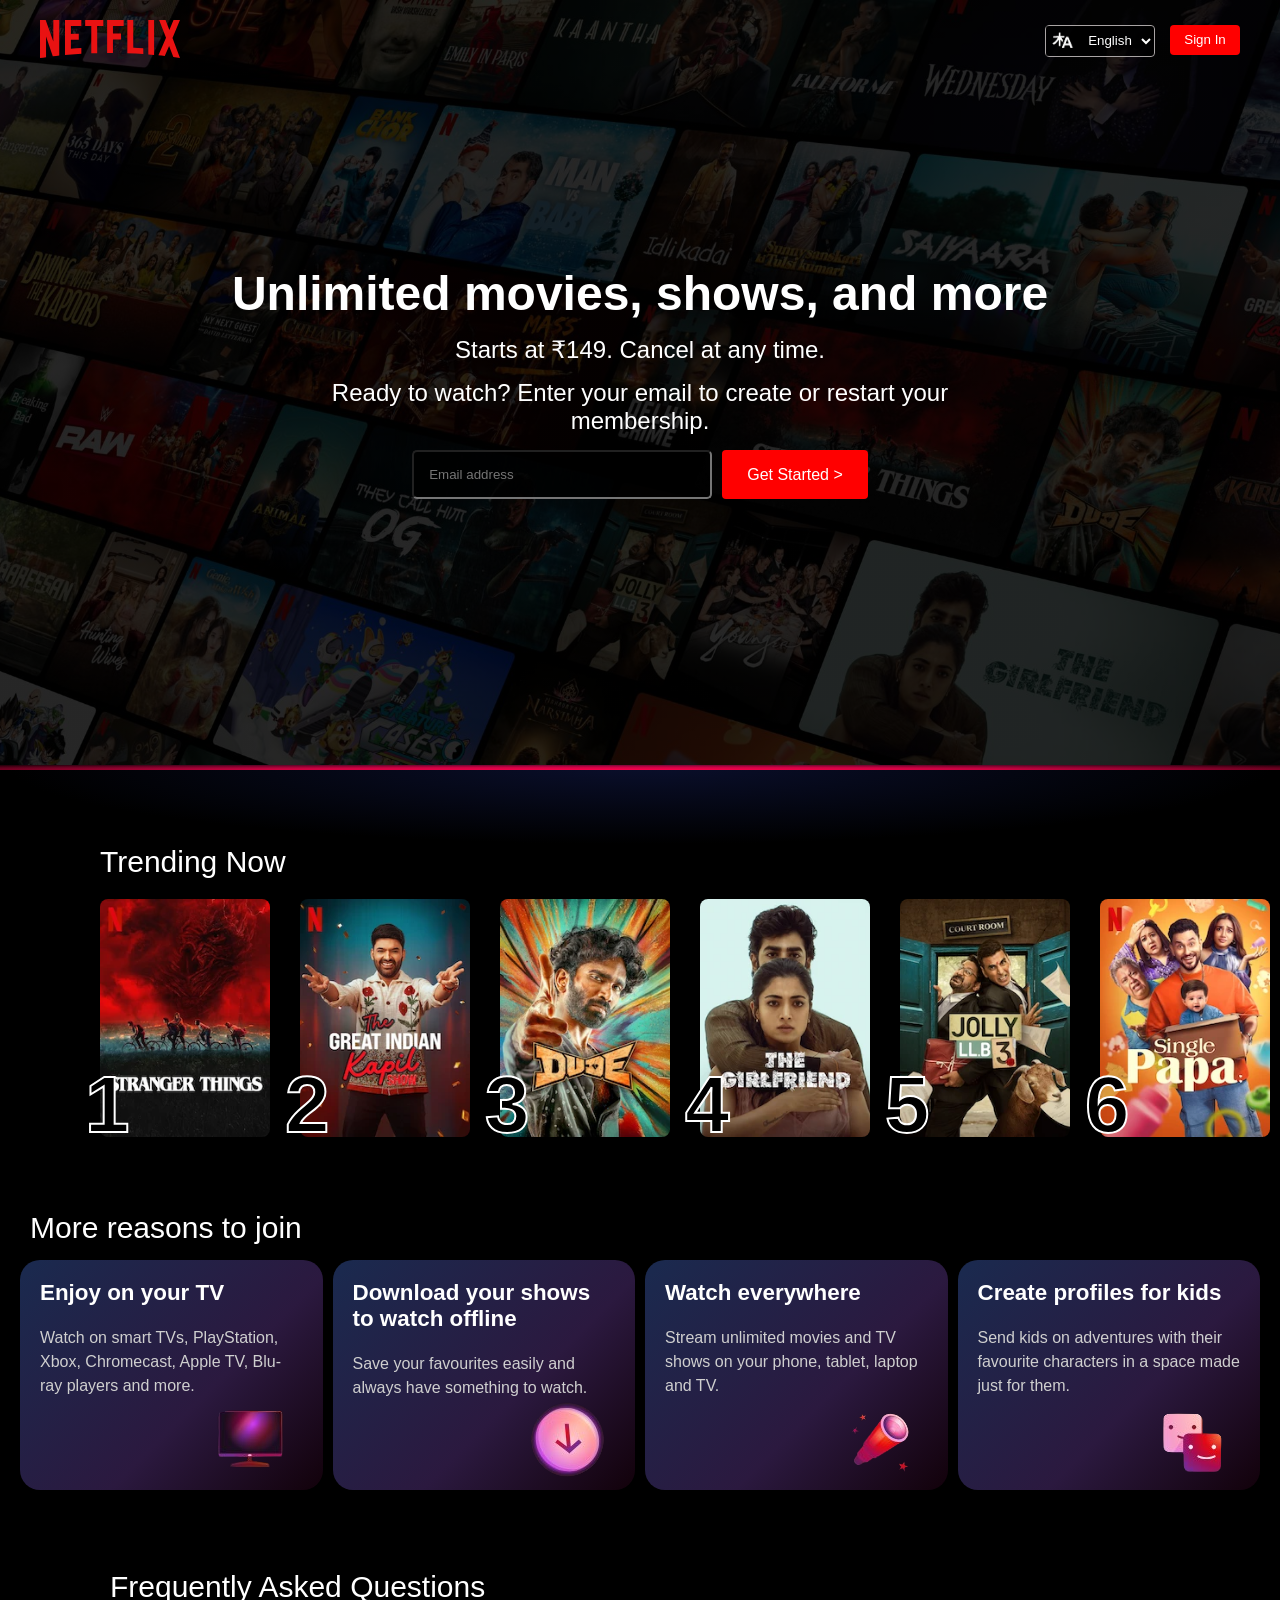
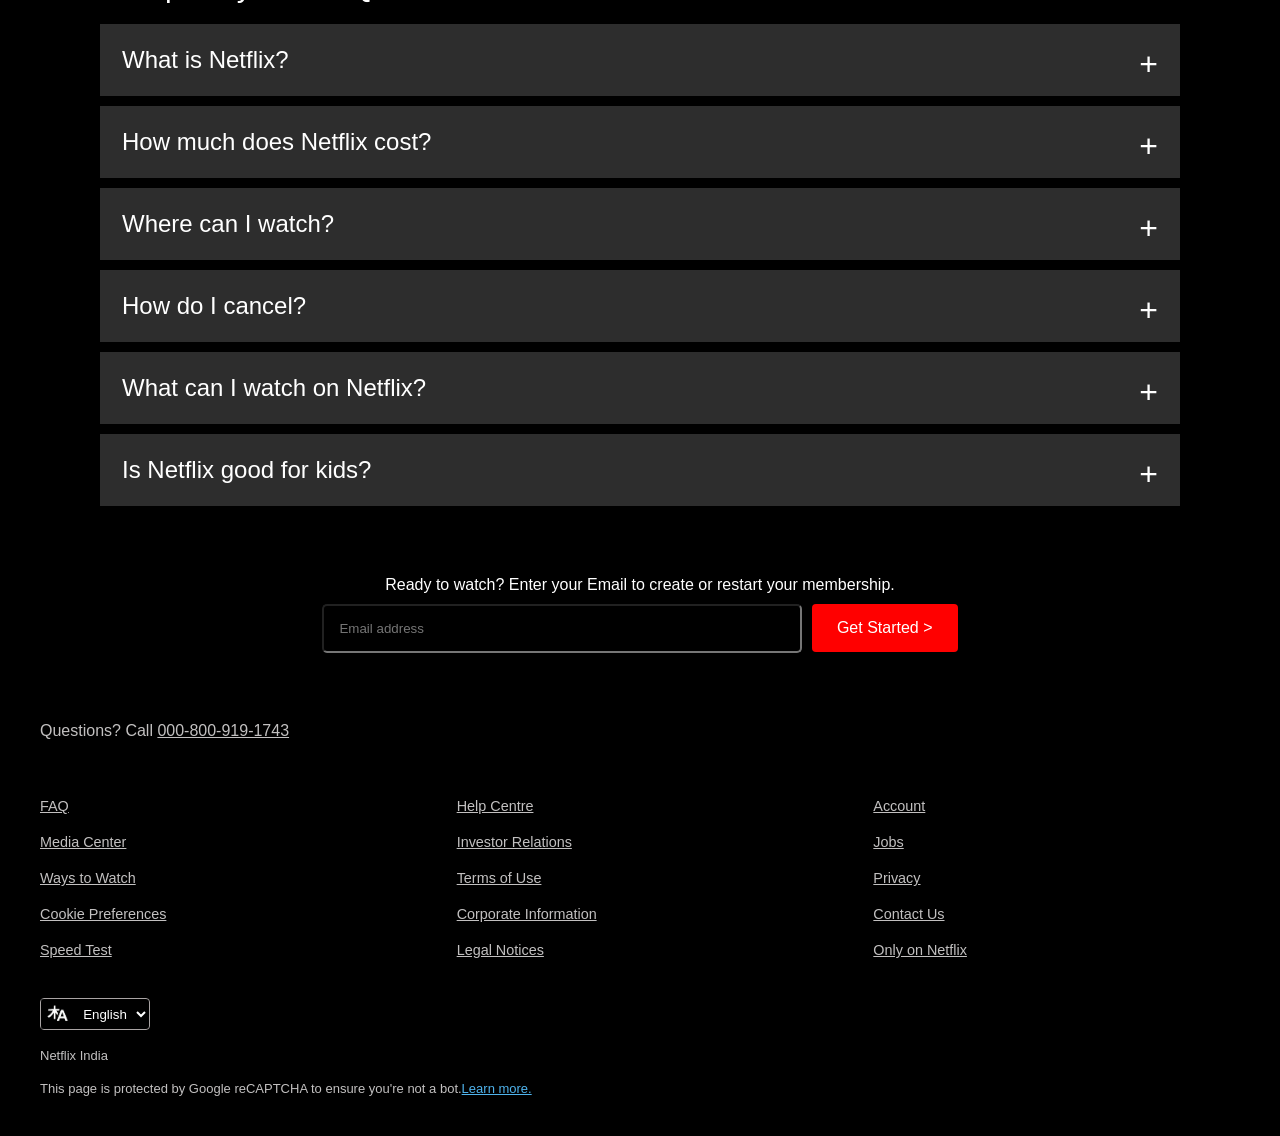
==== index.html @ 6f2f731f "done" ====
<!DOCTYPE html>
<html lang="en">
<head>
<meta charset="UTF-8">
<meta name="viewport" content="width=device-width, initial-scale=1.0">
<title>Netflix Clone</title>
<link rel="stylesheet" href="./style.css">
</head>

<body>

<!-- HEADER -->
<header>
    <div class="logo">
        <img src="logo.svg">
    </div>
    <div class="header-right">
        <div style="height: 32px; width: 110px; display:flex;"class="trans-btn">
            <img src="./translate.png">
            <select style="border: 0px;">
                <option>English</option>
                <option>हिन्दी</option>
            </select>
        </div>
        <a href="https://www.netflix.com/in/login?serverState=%7B%22realm%22%3A%22growth%22%2C%22name%22%3A%22LOGIN%22%2C%22clcsSessionId%22%3A%229fee465c-d631-42fb-9952-1d817f1252b3%22%2C%22sessionContext%22%3A%7B%22session-breadcrumbs%22%3A%7B%22funnel_name%22%3A%22loginWeb%22%7D%7D%7D"><button class="btn">Sign In</button></a>
    </div>
</header>

<!-- HERO -->
<section class="hero">
    <div class="hero-content">
        <h1>Unlimited movies, shows, and more</h1>
        <p>Starts at ₹149. Cancel at any time.<p>
        <p>Ready to watch? Enter your email to create or restart your membership.</p>
        <div class="email-box">
            <input type="email" placeholder="Email address">
            <button class="GS">Get Started ></button>
        </div>
    </div>

    <!--Curve-container-->
    <div class="curve"></div>
</section>

<!--Curve-container-->
<section class="curve"></section>

<!-- TOP 10 -->
<section class="section">
    <p class="TN">Trending Now</p>
    <div class="top10">
        <div class="top10-item"><span>1</span><img src="./img1.webp"></div>
        <div class="top10-item"><span>2</span><img src="./img2.webp"></div>
        <div class="top10-item"><span>3</span><img src="./img3.webp"></div>
        <div class="top10-item"><span>4</span><img src="./img4.webp"></div>
        <div class="top10-item"><span>5</span><img src="./img5.webp"></div>
        <div class="top10-item"><span>6</span><img src="./img6.webp"></div>
        <div class="top10-item"><span>7</span><img src="./img7.webp"></div>
        <div class="top10-item"><span>8</span><img src="./img8.webp"></div>
        <div class="top10-item"><span>9</span><img src="./img9.webp"></div>
        <div class="top10-item"><span>10</span><img src="./img10.webp"></div>
    </div>
</section>

<!--Cards-->
<section class="reasons">
    <p class="MR">More reasons to join</p>

    <div class="cards">

        <div class="card">
            <h3>Enjoy on your TV</h3>
            <p>
                Watch on smart TVs, PlayStation, Xbox, Chromecast,
                Apple TV, Blu-ray players and more.
            </p>
            <div class="icon">
                <img src="./computer.png">
            </div>
        </div>

        <div class="card">
            <h3>Download your shows to watch offline</h3>
            <p>
                Save your favourites easily and always have something
                to watch.
            </p>
            <div class="icon">
                <img src="./Dropdown.png">
            </div>
        </div>

        <div class="card">
            <h3>Watch everywhere</h3>
            <p>
                Stream unlimited movies and TV shows on your phone,
                tablet, laptop and TV.
            </p>
            <div class="icon">
                <img src="./popper.png">
            </div>
        </div>

        <div class="card">
            <h3>Create profiles for kids</h3>
            <p>
                Send kids on adventures with their favourite characters
                in a space made just for them.
            </p>
            <div class="icon">
                <img src="./switch.png">
            </div>
        </div>

    </div>
</section>

<!-- FAQ -->
<p class="HF">Frequently Asked Questions</p>

<div class="faq">

<details>
<summary>What is Netflix?</summary>
<div class="answer">
Netflix is a streaming service that offers a wide variety of TV shows,
movies, anime, documentaries and more.
</div>
</details>

<details>
<summary>How much does Netflix cost?</summary>
<div class="answer">
Watch Netflix on your smartphone, tablet, Smart TV, laptop or streaming
device for one fixed monthly fee.
</div>
</details>

<details>
<summary>Where can I watch?</summary>
<div class="answer">
Watch anywhere, anytime. Sign in with your Netflix account to watch instantly.
</div>
</details>

<details>
<summary>How do I cancel?</summary>
<div class="answer">
Netflix is flexible. There are no annoying contracts and no commitments.
Cancel online anytime.
</div>
</details>

<details>
<summary>What can I watch on Netflix?</summary>
<div class="answer">
Netflix has an extensive library of feature films, documentaries, TV shows and more.
</div>
</details>

<details>
<summary>Is Netflix good for kids?</summary>
<div class="answer">
The Netflix Kids experience is included in your membership to give parents control
while kids enjoy family-friendly TV shows and films in their own space.
</div>
</details>

</div>

    <p class="ready">Ready to watch? Enter your Email to create or restart your membership.</p>
    <div class="again">
    <input class="em-btn" type="email" placeholder="Email address" required>
    <button class="GS-btn">Get Started ></button>
    </div>

<!-- FOOTER -->
<p class="call">Questions? Call <a href="#" class="phn">000-800-919-1743</a></p><br>
<footer>
    <div class="footer-1">
        <a href="https://help.netflix.com/en/node/412">FAQ</a>
        <a href="https://media.netflix.com/en/">Media Center</a>
        <a href="https://help.netflix.com/en/node/14361">Ways to Watch</a>
        <a href="#">Cookie Preferences</a>
        <a href="https://fast.com/">Speed Test</a>
    </div>
    <div class="footer-2">
        <a href="https://help.netflix.com/en">Help Centre</a>
        <a href="https://ir.netflix.net/ir-overview/profile/default.aspx">Investor Relations</a>
        <a href="https://help.netflix.com/legal/termsofuse">Terms of Use</a>
        <a href="https://help.netflix.com/en/node/134094">Corporate Information</a>
        <a href="https://help.netflix.com/legal/notices">Legal Notices</a>
    </div>
    <div class="footer-3">
        <a href="https://www.netflix.com/in/login?nextpage=https%3A%2F%2Fwww.netflix.com%2Fyouraccount&serverState=%7B%22realm%22%3A%22growth%22%2C%22name%22%3A%22LOGIN%22%2C%22clcsSessionId%22%3A%225ec0daab-187d-477f-984f-b6831850ce2f%22%2C%22sessionContext%22%3A%7B%22session-breadcrumbs%22%3A%7B%22funnel_name%22%3A%22loginWeb%22%7D%2C%22login.navigationSettings%22%3A%7B%22nextPage%22%3A%22https%3A%2F%2Fwww.netflix.com%2Fyouraccount%22%7D%7D%7D">Account</a>
        <a href="https://jobs.netflix.com/">Jobs</a>
        <a href="https://help.netflix.com/legal/privacy">Privacy</a>
        <a href="https://help.netflix.com/en/contactus">Contact Us</a>
        <a href="https://www.netflix.com/in/browse/genre/839338">Only on Netflix</a>
    </div>
    </footer>
    <div class="foot-para" style="padding: 40px; color: #c2c0c0;">
    <div style="height: 32px; width: 110px; display:flex;"class="trans-btn">
            <img src="./translate.png">
            <select style="border: 0px;">
                <option>English</option>
                <option>हिन्दी</option>
            </select>
    </div>
    <br>
    <p>Netflix India</p>
    <br>
    <p class="learn-more">This page is protected by Google reCAPTCHA to ensure you're not a bot.<a href="https://policies.google.com/privacy">Learn more.</a></p>
    </div>

</body>
</html>
---- style.css ----
*{
    margin:0;
    padding:0;
    box-sizing:border-box;
    font-family: Arial, Helvetica, sans-serif;
}
body{
    background:black;
    color:white;
}

/* -------- HEADER -------- */
header{
    display:flex;
    justify-content:space-between;
    align-items:center;
    padding:20px 40px;
    position:absolute;
    width:100%;
    z-index:10;
}
.logo{
    width:140px;
}
header img{
    width:100%;
}
.header-right{
    display:flex;
    gap:15px;
}
select, .btn, .trans-btn{
    width: 100px;
    text-align: center;
    background:rgba(0, 0, 0,0.5);
    color:white;
    border:1px solid rgb(169, 164, 164);
    border-radius:4px;
    height: 30px;
}
.trans-btn img{
    background:rgba(0, 0, 0,0.5);
    height: 30px;
    width: 40px;
}
option{
    background-color: #ffffff;
    color: #000000;
}
.btn{
    background:#ff0000;
    border:none;
    cursor:pointer;
    width: 70px;
    justify-content: center;

}
.btn:hover{
    background-color: #da0707;
}

/* -------- HERO SECTION -------- */
.hero{
    height:85vh;
    background:
    linear-gradient(to top, rgba(0,0,0,0.8), rgba(0,0,0,0.8)),
    url("./background.jpg");
    background-size:cover;
    background-position:center;
    display:flex;
    align-items:center;
    justify-content:center;
    text-align:center;
    padding:20px;
}
.hero-content h1{
    font-size:3rem;
    font-weight:bold;
    margin-bottom: 15px;
}
.hero-content p{
    margin: auto;
    margin-bottom: 15px;
    font-size: x-large;
    max-width: 700px;
}
.email-box{
    display:flex;
    gap:10px;
    justify-content:center;
}
.email-box input{
    padding:15px;
    width:300px;
    max-width:100%;
    border-radius: 5px;
    background-color: rgba(0, 0, 0, 0.8);
    color: #ffffff;
}
.email-box button{
    padding:15px 25px;
    background:red;
    border:none;
    color:white;
    font-size:1rem;
    cursor: pointer;
    border-radius: 4px;
}
.GS:hover{
    background-color: #da0707;
}
/* ----------Curve----------*/
.curve {
    position: relative; /* Changed from relative */
    height: 80px;
    background: radial-gradient(ellipse at top, #0a0f2c 0%, #000 70%);
    overflow: hidden;
}
.curve::before{
    position: absolute;
    background: radial-gradient(ellipse at bottom, rgba(255,0,76,1)0%, rgba(255,0,76,0.8)40%, rgba(255,0,76,0.1)100%);
    height: 5px;
    content: "";
    top: 0px;
    left: 0;
    right: 0;
}

/* -------- TOP 10 -------- */
.TN{
    font-size: 30px;
    padding: 0px 100px 10px 100px;
}
.top10{
    padding: 10px 100px 10px 100px;
    display:grid;
    grid-auto-flow: column;
    grid-auto-columns: 170px;
    overflow-x: scroll;
    gap: 30px;
}
.top10-item{
    position:relative;
}
.top10-item:hover{
    transform: scale(1.09);
    transition: transform 0.2s ease;
}
.top10-item span{
    position:absolute;
    left:-15px;
    bottom:-10px;
    font-size:5rem;
    font-weight:bold;
    color:black;
    -webkit-text-stroke:2px #ffffff;
}
.top10::-webkit-scrollbar{
    display: none;
}
.top10-item img{
    width:100%;
    border-radius:8px;
}

/*-------Cards-------*/
/* SECTION */
.MR{
    font-size: 30px;
    padding-bottom: 15px;
    padding-left: 10px;
}

.reasons{
    max-width:1400px;
    margin:60px auto;
    padding:0 20px;
}
.reasons h2{
    font-size:2rem;
    margin-bottom:30px;
}

/* GRID */
.cards{
    display:grid;
    grid-template-columns:repeat(4,1fr);
    gap:10px;
    margin: auto;
    max-width: 85rem;
}

/* CARD */
.card{
    position:relative;
    padding:20px;
    border-radius:20px;
    min-height: 230px;
    background:
        linear-gradient(135deg,
        #1a2a4f,
        #2b193f 60%,
        #12010a);
}

/* TEXT */
.card h3{
    font-size:1.4rem;
    margin-bottom:20px;
}
.card p{
    color:#cfcfcf;
    line-height:1.5;
}

/* ICON */
.icon{
    position: absolute;
    right:25px;
    font-size:3rem;
    
}

/* -------- FAQ -------- */
.HF{
    font-size: 30px;
    padding: 20px 100px 0px 100px;
    margin: 10px;
}
.faq{
    padding: 10px 100px 10px 100px;
    width: 100%;
    margin:auto;
}
details{
    background:#2d2d2d;
    margin-bottom:10px;
}
summary{
    padding:22px;
    font-size:1.5rem;
    cursor:pointer;
    position:relative;
    list-style:none;
}
summary::after{
    content:"+";
    position:absolute;
    right:22px;
    font-size:2rem;
}
details[open] summary::after{
    content:"x";
}
.answer{
    border-top:2px solid #000000;
    padding:22px;
    font-size:1.1rem;
    line-height:1.6;
}
/* --------AGAIN---------- */
.again{
    text-align: center;
    align-content: center;
}
.ready{
    margin-top: 50px;
    text-align: center;
}
.em-btn{
    margin-top: 10px;
    padding:15px;
    width:480px;
    max-width:100%;
    border: 1px soldid lightgray;
    border-radius: 5px;
    background-color: rgba(0, 0, 0, 0.5);
    color: #ffffff;
}
.GS-btn{
    margin-left: 5px;
    margin-bottom: 30px;
    padding:15px 25px;
    background:red;
    border:none;
    color:white;
    font-size:1rem;
    cursor: pointer;
    border-radius: 4px;
}
.GS-btn:hover{
    background-color: #da0707;
}
/* -------- FOOTER -------- */
.call{
    font-size: medium;
    color:#c2c0c0;
    padding: 40px;
}
.phn{
    font-size: medium;
    text-decoration: underline;
    cursor: pointer;
    color:#c2c0c0;
}
footer{
    padding: 0px 40px;
    color:#c2c0c0;
    display: grid;
    grid-template-columns: repeat(3,1fr);
    gap: 50px;
}
.footer-1, .footer-2, .footer-3{
    display: flex;
    flex-direction: column;
    gap: 20px;
}
footer a{
    color:#c2c0c0;
    font-size:.9rem;
    text-decoration: underline;
}
.foot-para p{
    font-size: small;
}
.foot-para a{
    color: rgb(79, 179, 236);
    cursor: pointer;
}
/* -------- RESPONSIVE -------- */
@media (max-width:768px){
    header{
        padding:15px;
    }
    .hero-content h1{
        font-size:2rem;
    }
    .hero-content p{
        font-size:0.95rem;
        
    }
    .cards{
        grid-template-columns:repeat(1,1fr);
    }
    .card{
        min-height: 180px;
    }
    footer {
        grid-template-columns: 1fr;
        gap: 30px;
        padding: 20px;
    }

    .footer-1,.footer-2 ,.footer-3{
        gap: 20px;
    }
    footer .trans-btn{
    justify-self: flex-start;
    }
    .again input{
        width: 400px;
    }
    .email-box input{
    width:300px;
    height: 50px;
    margin: auto;
    }
    .email-box button{
    height: 50px;
    width: 150px;
    margin: auto;
    }
    .email-box{
        display: flex;
        flex-direction: column;
    }
    .TN{
    font-size: 30px;
    padding-left: 60px;
    padding-bottom: 10px;
    }
    .ready{
        padding-left: 15px;
        text-align: left;
    }
    .em-btn{
        margin: 10px 20px;
        padding: 15px;
        max-width: 22.5rem;
    }
    .GS-btn{
        margin-right: 220px;
    }
    .cards{
        height: 900px;
    }
    .HF{
    font-size: 25px;
    white-space: nowrap;
    padding-left: 0px;
    }
    .faq{
    padding: 10px;
    width: 100%;
    }
    .top10-items span{
        -webkit-text-stroke:1px #ffffff;
    }
}
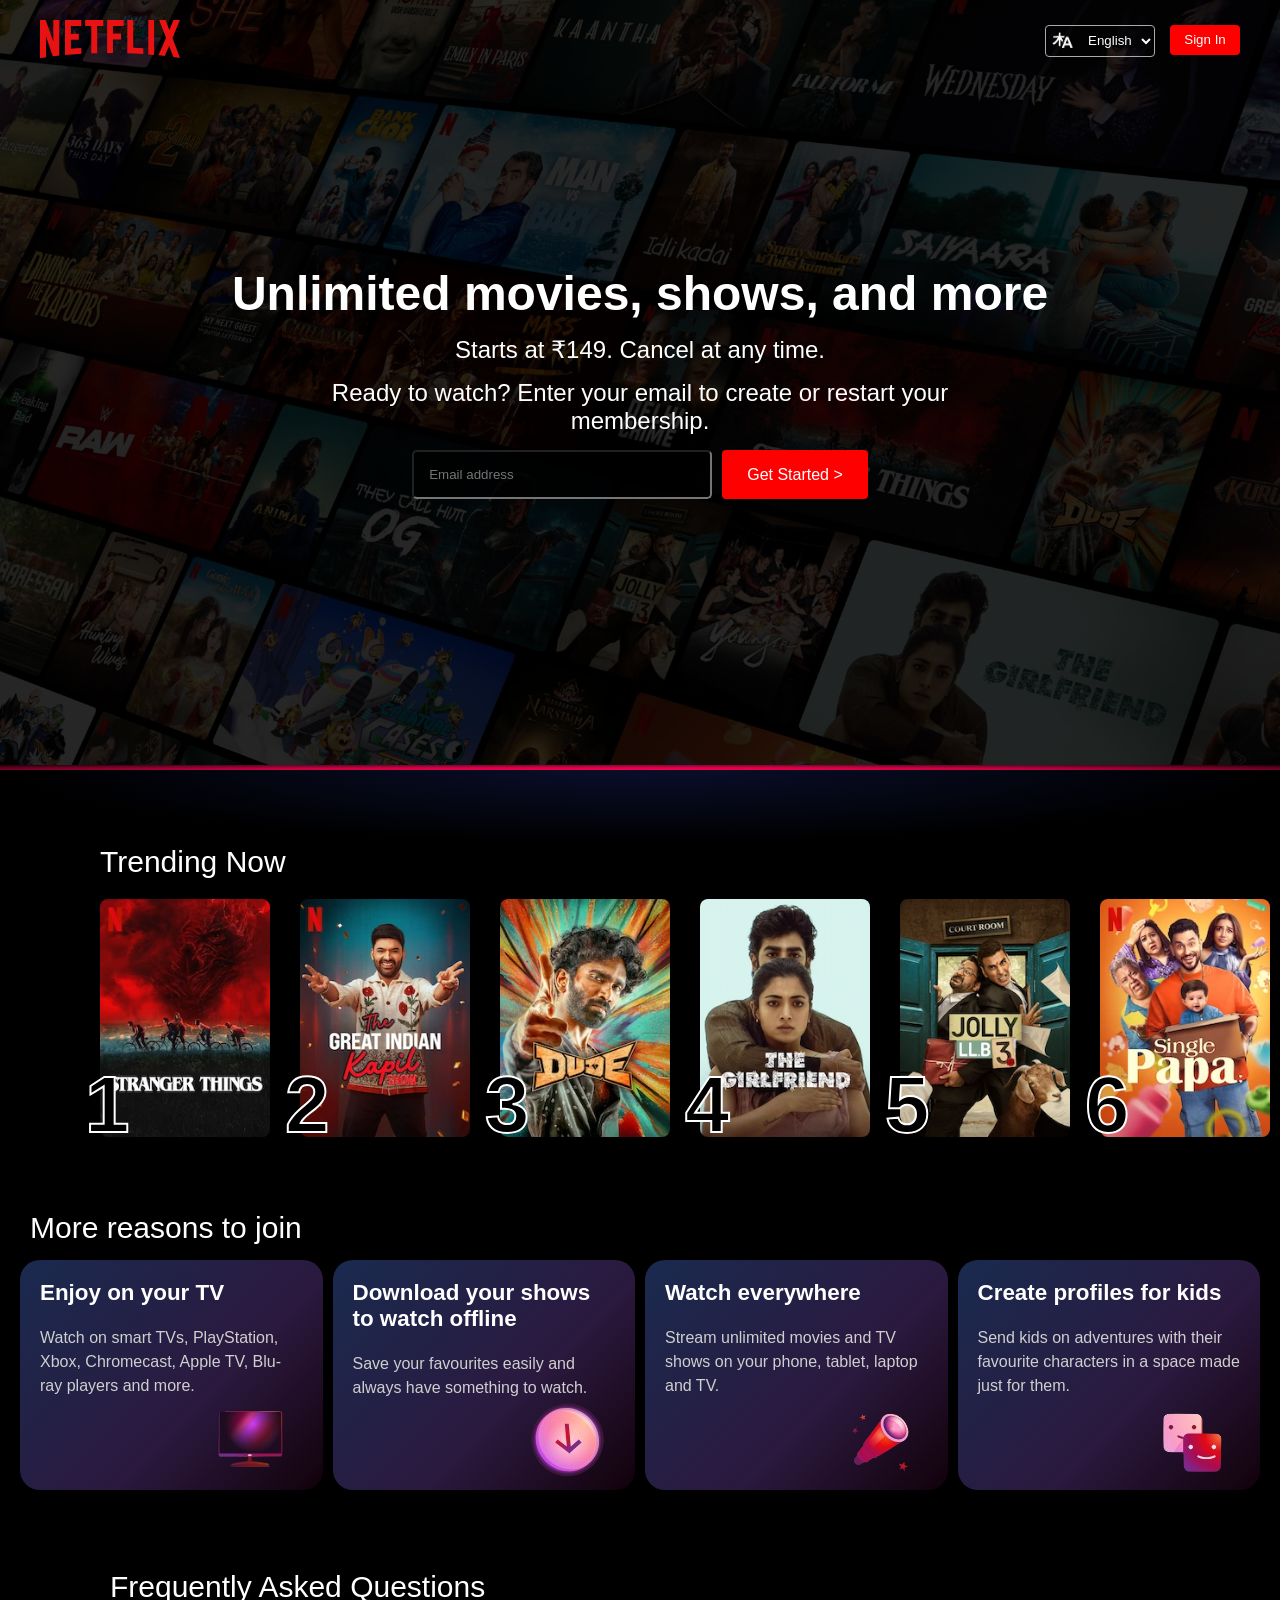
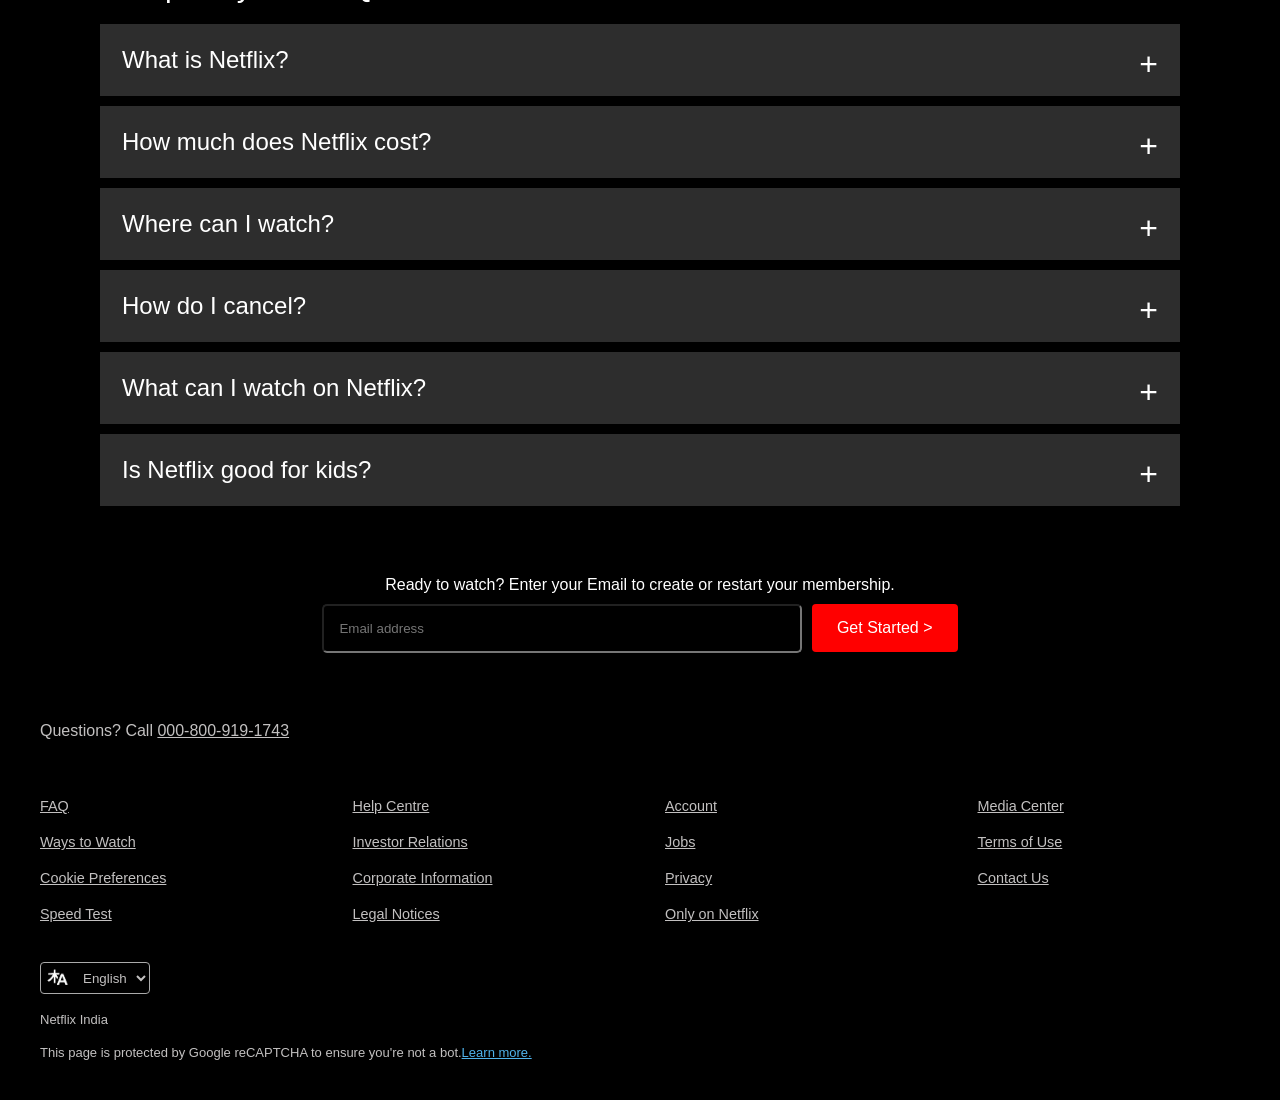
==== commit 42dc57e1: "done" ====
--- a/index.html
+++ b/index.html
@@ -1,217 +1,254 @@
 <!DOCTYPE html>
 <html lang="en">
-<head>
-<meta charset="UTF-8">
-<meta name="viewport" content="width=device-width, initial-scale=1.0">
-<title>Netflix Clone</title>
-<link rel="stylesheet" href="./style.css">
-</head>
-
-<body>
-
-<!-- HEADER -->
-<header>
-    <div class="logo">
-        <img src="logo.svg">
+  <head>
+    <meta charset="UTF-8" />
+    <meta name="viewport" content="width=device-width, initial-scale=1.0" />
+    <title>Netflix Clone</title>
+    <link rel="stylesheet" href="./style.css" />
+  </head>
+
+  <body>
+    <!-- HEADER -->
+    <header>
+      <div class="logo">
+        <img src="logo.svg" />
+      </div>
+      <div class="header-right">
+        <div class="trans-btn">
+          <img src="./translate.png" />
+          <select style="border: 0px">
+            <option>English</option>
+            <option>हिन्दी</option>
+          </select>
+        </div>
+        <a
+          href="https://www.netflix.com/in/login?serverState=%7B%22realm%22%3A%22growth%22%2C%22name%22%3A%22LOGIN%22%2C%22clcsSessionId%22%3A%229fee465c-d631-42fb-9952-1d817f1252b3%22%2C%22sessionContext%22%3A%7B%22session-breadcrumbs%22%3A%7B%22funnel_name%22%3A%22loginWeb%22%7D%7D%7D"
+          ><button class="btn">Sign In</button></a
+        >
+      </div>
+    </header>
+
+    <!-- HERO -->
+    <section class="hero">
+      <div class="hero-content">
+        <h1>Unlimited movies, shows, and more</h1>
+        <p>Starts at ₹149. Cancel at any time.</p>
+        <p></p>
+        <p>
+          Ready to watch? Enter your email to create or restart your membership.
+        </p>
+        <div class="email-box">
+          <input type="email" placeholder="Email address" />
+          <button class="GS">Get Started ></button>
+        </div>
+      </div>
+
+      <!--Curve-container-->
+      <div class="curve"></div>
+    </section>
+
+    <!--Curve-container-->
+    <section class="curve"></section>
+
+    <!-- TOP 10 -->
+    <section class="section">
+      <p class="TN">Trending Now</p>
+      <div class="top10">
+        <div class="top10-item"><span>1</span><img src="./img1.webp" /></div>
+        <div class="top10-item"><span>2</span><img src="./img2.webp" /></div>
+        <div class="top10-item"><span>3</span><img src="./img3.webp" /></div>
+        <div class="top10-item"><span>4</span><img src="./img4.webp" /></div>
+        <div class="top10-item"><span>5</span><img src="./img5.webp" /></div>
+        <div class="top10-item"><span>6</span><img src="./img6.webp" /></div>
+        <div class="top10-item"><span>7</span><img src="./img7.webp" /></div>
+        <div class="top10-item"><span>8</span><img src="./img8.webp" /></div>
+        <div class="top10-item"><span>9</span><img src="./img9.webp" /></div>
+        <div class="top10-item"><span>10</span><img src="./img10.webp" /></div>
+      </div>
+    </section>
+
+    <!--Cards-->
+    <section class="reasons">
+      <p class="MR">More reasons to join</p>
+
+      <div class="cards">
+        <div class="card">
+          <h3>Enjoy on your TV</h3>
+          <p>
+            Watch on smart TVs, PlayStation, Xbox, Chromecast, Apple TV, Blu-ray
+            players and more.
+          </p>
+          <div class="icon">
+            <img src="./computer.png" />
+          </div>
+        </div>
+
+        <div class="card">
+          <h3>Download your shows to watch offline</h3>
+          <p>Save your favourites easily and always have something to watch.</p>
+          <div class="icon">
+            <img src="./Dropdown.png" />
+          </div>
+        </div>
+
+        <div class="card">
+          <h3>Watch everywhere</h3>
+          <p>
+            Stream unlimited movies and TV shows on your phone, tablet, laptop
+            and TV.
+          </p>
+          <div class="icon">
+            <img src="./popper.png" />
+          </div>
+        </div>
+
+        <div class="card">
+          <h3>Create profiles for kids</h3>
+          <p>
+            Send kids on adventures with their favourite characters in a space
+            made just for them.
+          </p>
+          <div class="icon">
+            <img src="./switch.png" />
+          </div>
+        </div>
+      </div>
+    </section>
+
+    <!-- FAQ -->
+    <p class="HF">Frequently Asked Questions</p>
+
+    <div class="faq">
+      <details>
+        <summary>What is Netflix?</summary>
+        <div class="answer">
+          Netflix is a streaming service that offers a wide variety of
+          award-winning TV shows, movies, anime, documentaries and more - on
+          thousands of internet-connected devices.<br /><br />
+          You can watch as much as you want, whenever you want, without a single
+          ad - all for one low monthly price. There's always something new to
+          discover, and new TV shows and movies are added every week!
+        </div>
+      </details>
+
+      <details>
+        <summary>How much does Netflix cost?</summary>
+        <div class="answer">
+          Watch Netflix on your smartphone, tablet, Smart TV, laptop, or
+          streaming device, all for one fixed monthly fee. Plans range from ₹149
+          to ₹649/month.
+        </div>
+      </details>
+
+      <details>
+        <summary>Where can I watch?</summary>
+        <div class="answer">
+          Watch anywhere, anytime. Sign in with your Netflix account to watch
+          instantly on the web at netflix.com from your personal computer or on
+          any internet-connected device that offers the Netflix app, including
+          smart TVs, smartphones, tablets, streaming media players and game
+          consoles.<br /><br />
+          You can also download your favourite shows with the iOS or Android
+          app. Use downloads to watch while you're on the go and without an
+          internet connection. Take Netflix with you anywhere
+        </div>
+      </details>
+
+      <details>
+        <summary>How do I cancel?</summary>
+        <div class="answer">
+          Netflix is flexible. You can easily cancel your account online in two
+          clicks. There are no cancellation fees - start or stop your account
+          anytime
+        </div>
+      </details>
+
+      <details>
+        <summary>What can I watch on Netflix?</summary>
+        <div class="answer">
+          Netflix has an extensive library of feature films, documentaries,
+          shows, anime, award-winning Netflix originals, and more. Watch as much
+          as you want, anytime you want.
+        </div>
+      </details>
+
+      <details>
+        <summary>Is Netflix good for kids?</summary>
+        <div class="answer">
+          The Netflix Kids experience is included in your membership to give
+          parents control while kids enjoy family-friendly TV shows and films in
+          their own space.<br /><br />
+          Kids profiles come with PIN-protected parental controls that let you
+          restrict the maturity rating of content kids can watch and block
+          specific titles you don't want kids to see.
+        </div>
+      </details>
     </div>
-    <div class="header-right">
-        <div style="height: 32px; width: 110px; display:flex;"class="trans-btn">
-            <img src="./translate.png">
-            <select style="border: 0px;">
-                <option>English</option>
-                <option>हिन्दी</option>
-            </select>
-        </div>
-        <a href="https://www.netflix.com/in/login?serverState=%7B%22realm%22%3A%22growth%22%2C%22name%22%3A%22LOGIN%22%2C%22clcsSessionId%22%3A%229fee465c-d631-42fb-9952-1d817f1252b3%22%2C%22sessionContext%22%3A%7B%22session-breadcrumbs%22%3A%7B%22funnel_name%22%3A%22loginWeb%22%7D%7D%7D"><button class="btn">Sign In</button></a>
+
+    <p class="ready">
+      Ready to watch? Enter your Email to create or restart your membership.
+    </p>
+    <div class="again">
+      <input class="em-btn" type="email" placeholder="Email address" required />
+      <button class="GS-btn">Get Started ></button>
     </div>
-</header>
-
-<!-- HERO -->
-<section class="hero">
-    <div class="hero-content">
-        <h1>Unlimited movies, shows, and more</h1>
-        <p>Starts at ₹149. Cancel at any time.<p>
-        <p>Ready to watch? Enter your email to create or restart your membership.</p>
-        <div class="email-box">
-            <input type="email" placeholder="Email address">
-            <button class="GS">Get Started ></button>
-        </div>
-    </div>
-
-    <!--Curve-container-->
-    <div class="curve"></div>
-</section>
-
-<!--Curve-container-->
-<section class="curve"></section>
-
-<!-- TOP 10 -->
-<section class="section">
-    <p class="TN">Trending Now</p>
-    <div class="top10">
-        <div class="top10-item"><span>1</span><img src="./img1.webp"></div>
-        <div class="top10-item"><span>2</span><img src="./img2.webp"></div>
-        <div class="top10-item"><span>3</span><img src="./img3.webp"></div>
-        <div class="top10-item"><span>4</span><img src="./img4.webp"></div>
-        <div class="top10-item"><span>5</span><img src="./img5.webp"></div>
-        <div class="top10-item"><span>6</span><img src="./img6.webp"></div>
-        <div class="top10-item"><span>7</span><img src="./img7.webp"></div>
-        <div class="top10-item"><span>8</span><img src="./img8.webp"></div>
-        <div class="top10-item"><span>9</span><img src="./img9.webp"></div>
-        <div class="top10-item"><span>10</span><img src="./img10.webp"></div>
-    </div>
-</section>
-
-<!--Cards-->
-<section class="reasons">
-    <p class="MR">More reasons to join</p>
-
-    <div class="cards">
-
-        <div class="card">
-            <h3>Enjoy on your TV</h3>
-            <p>
-                Watch on smart TVs, PlayStation, Xbox, Chromecast,
-                Apple TV, Blu-ray players and more.
-            </p>
-            <div class="icon">
-                <img src="./computer.png">
-            </div>
-        </div>
-
-        <div class="card">
-            <h3>Download your shows to watch offline</h3>
-            <p>
-                Save your favourites easily and always have something
-                to watch.
-            </p>
-            <div class="icon">
-                <img src="./Dropdown.png">
-            </div>
-        </div>
-
-        <div class="card">
-            <h3>Watch everywhere</h3>
-            <p>
-                Stream unlimited movies and TV shows on your phone,
-                tablet, laptop and TV.
-            </p>
-            <div class="icon">
-                <img src="./popper.png">
-            </div>
-        </div>
-
-        <div class="card">
-            <h3>Create profiles for kids</h3>
-            <p>
-                Send kids on adventures with their favourite characters
-                in a space made just for them.
-            </p>
-            <div class="icon">
-                <img src="./switch.png">
-            </div>
-        </div>
-
-    </div>
-</section>
-
-<!-- FAQ -->
-<p class="HF">Frequently Asked Questions</p>
-
-<div class="faq">
-
-<details>
-<summary>What is Netflix?</summary>
-<div class="answer">
-Netflix is a streaming service that offers a wide variety of TV shows,
-movies, anime, documentaries and more.
-</div>
-</details>
-
-<details>
-<summary>How much does Netflix cost?</summary>
-<div class="answer">
-Watch Netflix on your smartphone, tablet, Smart TV, laptop or streaming
-device for one fixed monthly fee.
-</div>
-</details>
-
-<details>
-<summary>Where can I watch?</summary>
-<div class="answer">
-Watch anywhere, anytime. Sign in with your Netflix account to watch instantly.
-</div>
-</details>
-
-<details>
-<summary>How do I cancel?</summary>
-<div class="answer">
-Netflix is flexible. There are no annoying contracts and no commitments.
-Cancel online anytime.
-</div>
-</details>
-
-<details>
-<summary>What can I watch on Netflix?</summary>
-<div class="answer">
-Netflix has an extensive library of feature films, documentaries, TV shows and more.
-</div>
-</details>
-
-<details>
-<summary>Is Netflix good for kids?</summary>
-<div class="answer">
-The Netflix Kids experience is included in your membership to give parents control
-while kids enjoy family-friendly TV shows and films in their own space.
-</div>
-</details>
-
-</div>
-
-    <p class="ready">Ready to watch? Enter your Email to create or restart your membership.</p>
-    <div class="again">
-    <input class="em-btn" type="email" placeholder="Email address" required>
-    <button class="GS-btn">Get Started ></button>
-    </div>
-
-<!-- FOOTER -->
-<p class="call">Questions? Call <a href="#" class="phn">000-800-919-1743</a></p><br>
-<footer>
-    <div class="footer-1">
+
+    <!-- FOOTER -->
+    <p class="call">
+      Questions? Call <a href="#" class="phn">000-800-919-1743</a>
+    </p>
+    <br />
+    <footer>
+      <div class="footer-1">
         <a href="https://help.netflix.com/en/node/412">FAQ</a>
-        <a href="https://media.netflix.com/en/">Media Center</a>
         <a href="https://help.netflix.com/en/node/14361">Ways to Watch</a>
         <a href="#">Cookie Preferences</a>
         <a href="https://fast.com/">Speed Test</a>
-    </div>
-    <div class="footer-2">
+      </div>
+      <div class="footer-2">
         <a href="https://help.netflix.com/en">Help Centre</a>
-        <a href="https://ir.netflix.net/ir-overview/profile/default.aspx">Investor Relations</a>
-        <a href="https://help.netflix.com/legal/termsofuse">Terms of Use</a>
-        <a href="https://help.netflix.com/en/node/134094">Corporate Information</a>
+        <a href="https://ir.netflix.net/ir-overview/profile/default.aspx"
+          >Investor Relations</a
+        >
+        <a href="https://help.netflix.com/en/node/134094"
+          >Corporate Information</a
+        >
         <a href="https://help.netflix.com/legal/notices">Legal Notices</a>
-    </div>
-    <div class="footer-3">
-        <a href="https://www.netflix.com/in/login?nextpage=https%3A%2F%2Fwww.netflix.com%2Fyouraccount&serverState=%7B%22realm%22%3A%22growth%22%2C%22name%22%3A%22LOGIN%22%2C%22clcsSessionId%22%3A%225ec0daab-187d-477f-984f-b6831850ce2f%22%2C%22sessionContext%22%3A%7B%22session-breadcrumbs%22%3A%7B%22funnel_name%22%3A%22loginWeb%22%7D%2C%22login.navigationSettings%22%3A%7B%22nextPage%22%3A%22https%3A%2F%2Fwww.netflix.com%2Fyouraccount%22%7D%7D%7D">Account</a>
+      </div>
+      <div class="footer-3">
+        <a
+          href="https://www.netflix.com/in/login?nextpage=https%3A%2F%2Fwww.netflix.com%2Fyouraccount&serverState=%7B%22realm%22%3A%22growth%22%2C%22name%22%3A%22LOGIN%22%2C%22clcsSessionId%22%3A%225ec0daab-187d-477f-984f-b6831850ce2f%22%2C%22sessionContext%22%3A%7B%22session-breadcrumbs%22%3A%7B%22funnel_name%22%3A%22loginWeb%22%7D%2C%22login.navigationSettings%22%3A%7B%22nextPage%22%3A%22https%3A%2F%2Fwww.netflix.com%2Fyouraccount%22%7D%7D%7D"
+          >Account</a
+        >
         <a href="https://jobs.netflix.com/">Jobs</a>
         <a href="https://help.netflix.com/legal/privacy">Privacy</a>
+        <a href="https://www.netflix.com/in/browse/genre/839338"
+          >Only on Netflix</a
+        >
+      </div>
+      <div class="footer-4">
+        <a href="https://media.netflix.com/en/">Media Center</a>
+        <a href="https://help.netflix.com/legal/termsofuse">Terms of Use</a>
         <a href="https://help.netflix.com/en/contactus">Contact Us</a>
-        <a href="https://www.netflix.com/in/browse/genre/839338">Only on Netflix</a>
+      </div>
+    </footer>
+    <div class="foot-para" style="padding: 40px; color: #c2c0c0">
+      <div class="trans-btn">
+        <img src="./translate.png" />
+        <select style="border: 0px">
+          <option>English</option>
+          <option>हिन्दी</option>
+        </select>
+      </div>
+      <br />
+      <p>Netflix India</p>
+      <br />
+      <p class="learn-more">
+        This page is protected by Google reCAPTCHA to ensure you're not a bot.<a
+          href="https://policies.google.com/privacy"
+          >Learn more.</a
+        >
+      </p>
     </div>
-    </footer>
-    <div class="foot-para" style="padding: 40px; color: #c2c0c0;">
-    <div style="height: 32px; width: 110px; display:flex;"class="trans-btn">
-            <img src="./translate.png">
-            <select style="border: 0px;">
-                <option>English</option>
-                <option>हिन्दी</option>
-            </select>
-    </div>
-    <br>
-    <p>Netflix India</p>
-    <br>
-    <p class="learn-more">This page is protected by Google reCAPTCHA to ensure you're not a bot.<a href="https://policies.google.com/privacy">Learn more.</a></p>
-    </div>
-
-</body>
-</html>+  </body>
+</html>
--- a/style.css
+++ b/style.css
@@ -1,410 +1,431 @@
-*{
-    margin:0;
-    padding:0;
-    box-sizing:border-box;
-    font-family: Arial, Helvetica, sans-serif;
-}
-body{
-    background:black;
-    color:white;
+* {
+  margin: 0;
+  padding: 0;
+  box-sizing: border-box;
+  font-family: Arial, Helvetica, sans-serif;
+}
+body {
+  background: black;
+  color: white;
 }
 
 /* -------- HEADER -------- */
-header{
-    display:flex;
-    justify-content:space-between;
-    align-items:center;
-    padding:20px 40px;
-    position:absolute;
-    width:100%;
-    z-index:10;
-}
-.logo{
-    width:140px;
-}
-header img{
-    width:100%;
-}
-.header-right{
-    display:flex;
-    gap:15px;
-}
-select, .btn, .trans-btn{
-    width: 100px;
-    text-align: center;
-    background:rgba(0, 0, 0,0.5);
-    color:white;
-    border:1px solid rgb(169, 164, 164);
-    border-radius:4px;
-    height: 30px;
-}
-.trans-btn img{
-    background:rgba(0, 0, 0,0.5);
-    height: 30px;
-    width: 40px;
-}
-option{
-    background-color: #ffffff;
-    color: #000000;
-}
-.btn{
-    background:#ff0000;
-    border:none;
-    cursor:pointer;
-    width: 70px;
-    justify-content: center;
-
-}
-.btn:hover{
-    background-color: #da0707;
+header {
+  display: flex;
+  justify-content: space-between;
+  align-items: center;
+  padding: 20px 40px;
+  position: absolute;
+  width: 100%;
+  z-index: 10;
+}
+.logo {
+  width: 140px;
+}
+header img {
+  width: 100%;
+}
+.header-right {
+  display: flex;
+  gap: 15px;
+}
+select,
+.trans-btn {
+  height: 32px;
+  width: 110px;
+  display: flex;
+  align-items: center;
+  gap: 6px;
+  padding: 4px 0px;
+  border: 1px solid #aaa;
+  border-radius: 4px;
+}
+.trans-btn select {
+  border: none;
+  outline: none;
+  background: transparent;
+  color: inherit;
+}
+.trans-btn img {
+  background: transparent;
+  height: 30px;
+  width: 40px;
+}
+.btn {
+  width: 100px;
+  text-align: center;
+  background: rgba(0, 0, 0, 0.5);
+  color: white;
+  border: 1px solid rgb(169, 164, 164);
+  border-radius: 4px;
+  height: 30px;
+}
+option {
+  background-color: #ffffff;
+  color: #000000;
+}
+.btn {
+  background: #ff0000;
+  border: none;
+  cursor: pointer;
+  width: 70px;
+  justify-content: center;
+}
+.btn:hover {
+  background-color: #da0707;
 }
 
 /* -------- HERO SECTION -------- */
-.hero{
-    height:85vh;
-    background:
-    linear-gradient(to top, rgba(0,0,0,0.8), rgba(0,0,0,0.8)),
+.hero {
+  height: 85vh;
+  background: linear-gradient(to top, rgba(0, 0, 0, 0.8), rgba(0, 0, 0, 0.8)),
     url("./background.jpg");
-    background-size:cover;
-    background-position:center;
-    display:flex;
-    align-items:center;
-    justify-content:center;
-    text-align:center;
-    padding:20px;
-}
-.hero-content h1{
-    font-size:3rem;
-    font-weight:bold;
-    margin-bottom: 15px;
-}
-.hero-content p{
-    margin: auto;
-    margin-bottom: 15px;
-    font-size: x-large;
-    max-width: 700px;
-}
-.email-box{
-    display:flex;
-    gap:10px;
-    justify-content:center;
-}
-.email-box input{
-    padding:15px;
-    width:300px;
-    max-width:100%;
-    border-radius: 5px;
-    background-color: rgba(0, 0, 0, 0.8);
-    color: #ffffff;
-}
-.email-box button{
-    padding:15px 25px;
-    background:red;
-    border:none;
-    color:white;
-    font-size:1rem;
-    cursor: pointer;
-    border-radius: 4px;
-}
-.GS:hover{
-    background-color: #da0707;
+  background-size: cover;
+  background-position: center;
+  display: flex;
+  align-items: center;
+  justify-content: center;
+  text-align: center;
+  padding: 20px;
+}
+.hero-content h1 {
+  font-size: 3rem;
+  font-weight: bold;
+  margin-bottom: 15px;
+}
+.hero-content p {
+  margin: auto;
+  margin-bottom: 15px;
+  font-size: x-large;
+  max-width: 700px;
+}
+.email-box {
+  display: flex;
+  gap: 10px;
+  justify-content: center;
+}
+.email-box input {
+  padding: 15px;
+  width: 300px;
+  max-width: 100%;
+  border-radius: 5px;
+  background-color: rgba(0, 0, 0, 0.8);
+  color: #ffffff;
+}
+.email-box button {
+  padding: 15px 25px;
+  background: red;
+  border: none;
+  color: white;
+  font-size: 1rem;
+  cursor: pointer;
+  border-radius: 4px;
+}
+.GS:hover {
+  background-color: #da0707;
 }
 /* ----------Curve----------*/
 .curve {
-    position: relative; /* Changed from relative */
-    height: 80px;
-    background: radial-gradient(ellipse at top, #0a0f2c 0%, #000 70%);
-    overflow: hidden;
-}
-.curve::before{
-    position: absolute;
-    background: radial-gradient(ellipse at bottom, rgba(255,0,76,1)0%, rgba(255,0,76,0.8)40%, rgba(255,0,76,0.1)100%);
-    height: 5px;
-    content: "";
-    top: 0px;
-    left: 0;
-    right: 0;
+  position: relative; /* Changed from relative */
+  height: 80px;
+  background: radial-gradient(ellipse at top, #0a0f2c 0%, #000 70%);
+  overflow: hidden;
+}
+.curve::before {
+  position: absolute;
+  background: radial-gradient(
+    ellipse at bottom,
+    rgba(255, 0, 76, 1) 0%,
+    rgba(255, 0, 76, 0.8) 40%,
+    rgba(255, 0, 76, 0.1) 100%
+  );
+  height: 5px;
+  content: "";
+  top: 0px;
+  left: 0;
+  right: 0;
 }
 
 /* -------- TOP 10 -------- */
-.TN{
-    font-size: 30px;
-    padding: 0px 100px 10px 100px;
-}
-.top10{
-    padding: 10px 100px 10px 100px;
-    display:grid;
-    grid-auto-flow: column;
-    grid-auto-columns: 170px;
-    overflow-x: scroll;
-    gap: 30px;
-}
-.top10-item{
-    position:relative;
-}
-.top10-item:hover{
-    transform: scale(1.09);
-    transition: transform 0.2s ease;
-}
-.top10-item span{
-    position:absolute;
-    left:-15px;
-    bottom:-10px;
-    font-size:5rem;
-    font-weight:bold;
-    color:black;
-    -webkit-text-stroke:2px #ffffff;
-}
-.top10::-webkit-scrollbar{
-    display: none;
-}
-.top10-item img{
-    width:100%;
-    border-radius:8px;
+.TN {
+  font-size: 30px;
+  padding: 0px 100px 10px 100px;
+}
+.top10 {
+  padding: 10px 100px 10px 100px;
+  display: grid;
+  grid-auto-flow: column;
+  grid-auto-columns: 170px;
+  overflow-x: scroll;
+  gap: 30px;
+}
+.top10-item {
+  position: relative;
+}
+.top10-item:hover {
+  transform: scale(1.09);
+  transition: transform 0.2s ease;
+}
+.top10-item span {
+  position: absolute;
+  left: -15px;
+  bottom: -10px;
+  font-size: 5rem;
+  font-weight: bold;
+  color: black;
+  -webkit-text-stroke: 2px #ffffff;
+}
+.top10::-webkit-scrollbar {
+  display: none;
+}
+.top10-item img {
+  width: 100%;
+  border-radius: 8px;
 }
 
 /*-------Cards-------*/
 /* SECTION */
-.MR{
-    font-size: 30px;
-    padding-bottom: 15px;
-    padding-left: 10px;
-}
-
-.reasons{
-    max-width:1400px;
-    margin:60px auto;
-    padding:0 20px;
-}
-.reasons h2{
-    font-size:2rem;
-    margin-bottom:30px;
+.MR {
+  font-size: 30px;
+  padding-bottom: 15px;
+  padding-left: 10px;
+}
+
+.reasons {
+  max-width: 1400px;
+  margin: 60px auto;
+  padding: 0 20px;
+}
+.reasons h2 {
+  font-size: 2rem;
+  margin-bottom: 30px;
 }
 
 /* GRID */
-.cards{
-    display:grid;
-    grid-template-columns:repeat(4,1fr);
-    gap:10px;
-    margin: auto;
-    max-width: 85rem;
+.cards {
+  display: grid;
+  grid-template-columns: repeat(4, 1fr);
+  gap: 10px;
+  margin: auto;
+  max-width: 85rem;
 }
 
 /* CARD */
-.card{
-    position:relative;
-    padding:20px;
-    border-radius:20px;
-    min-height: 230px;
-    background:
-        linear-gradient(135deg,
-        #1a2a4f,
-        #2b193f 60%,
-        #12010a);
-}
-
-/* TEXT */
-.card h3{
-    font-size:1.4rem;
-    margin-bottom:20px;
-}
-.card p{
-    color:#cfcfcf;
-    line-height:1.5;
-}
-
-/* ICON */
-.icon{
-    position: absolute;
-    right:25px;
-    font-size:3rem;
-    
+.card {
+  position: relative;
+  padding: 20px;
+  border-radius: 20px;
+  min-height: 230px;
+  background: linear-gradient(135deg, #1a2a4f, #2b193f 60%, #12010a);
+}
+.card h3 {
+  font-size: 1.4rem;
+  margin-bottom: 20px;
+}
+.card p {
+  color: #cfcfcf;
+  line-height: 1.5;
+}
+.icon {
+  position: absolute;
+  right: 25px;
+  font-size: 3rem;
 }
 
 /* -------- FAQ -------- */
-.HF{
-    font-size: 30px;
-    padding: 20px 100px 0px 100px;
-    margin: 10px;
-}
-.faq{
-    padding: 10px 100px 10px 100px;
-    width: 100%;
-    margin:auto;
-}
-details{
-    background:#2d2d2d;
-    margin-bottom:10px;
-}
-summary{
-    padding:22px;
-    font-size:1.5rem;
-    cursor:pointer;
-    position:relative;
-    list-style:none;
-}
-summary::after{
-    content:"+";
-    position:absolute;
-    right:22px;
-    font-size:2rem;
-}
-details[open] summary::after{
-    content:"x";
-}
-.answer{
-    border-top:2px solid #000000;
-    padding:22px;
-    font-size:1.1rem;
-    line-height:1.6;
+.HF {
+  font-size: 30px;
+  padding: 20px 100px 0px 100px;
+  margin: 10px;
+}
+.faq {
+  padding: 10px 100px 10px 100px;
+  width: 100%;
+  margin: auto;
+}
+details {
+  background: #2d2d2d;
+  margin-bottom: 10px;
+}
+summary {
+  padding: 22px;
+  font-size: 1.5rem;
+  cursor: pointer;
+  position: relative;
+  list-style: none;
+}
+summary::after {
+  content: "+";
+  position: absolute;
+  right: 22px;
+  font-size: 2rem;
+}
+details[open] summary::after {
+  content: "x";
+}
+.answer {
+  border-top: 2px solid #000000;
+  padding: 22px;
+  font-size: 1.5rem;
 }
 /* --------AGAIN---------- */
-.again{
-    text-align: center;
-    align-content: center;
-}
-.ready{
-    margin-top: 50px;
-    text-align: center;
-}
-.em-btn{
-    margin-top: 10px;
-    padding:15px;
-    width:480px;
-    max-width:100%;
-    border: 1px soldid lightgray;
-    border-radius: 5px;
-    background-color: rgba(0, 0, 0, 0.5);
-    color: #ffffff;
-}
-.GS-btn{
-    margin-left: 5px;
-    margin-bottom: 30px;
-    padding:15px 25px;
-    background:red;
-    border:none;
-    color:white;
-    font-size:1rem;
-    cursor: pointer;
-    border-radius: 4px;
-}
-.GS-btn:hover{
-    background-color: #da0707;
+.again {
+  text-align: center;
+  align-content: center;
+}
+.ready {
+  margin-top: 50px;
+  text-align: center;
+}
+.em-btn {
+  margin-top: 10px;
+  padding: 15px;
+  width: 480px;
+  max-width: 100%;
+  border: 1px soldid lightgray;
+  border-radius: 5px;
+  background-color: rgba(0, 0, 0, 0.5);
+  color: #ffffff;
+}
+.GS-btn {
+  margin-left: 5px;
+  margin-bottom: 30px;
+  padding: 15px 25px;
+  background: red;
+  border: none;
+  color: white;
+  font-size: 1rem;
+  cursor: pointer;
+  border-radius: 4px;
+}
+.GS-btn:hover {
+  background-color: #da0707;
 }
 /* -------- FOOTER -------- */
-.call{
-    font-size: medium;
-    color:#c2c0c0;
-    padding: 40px;
-}
-.phn{
-    font-size: medium;
-    text-decoration: underline;
-    cursor: pointer;
-    color:#c2c0c0;
-}
-footer{
-    padding: 0px 40px;
-    color:#c2c0c0;
-    display: grid;
-    grid-template-columns: repeat(3,1fr);
-    gap: 50px;
-}
-.footer-1, .footer-2, .footer-3{
-    display: flex;
-    flex-direction: column;
+.call {
+  font-size: medium;
+  color: #c2c0c0;
+  padding: 40px;
+}
+.phn {
+  font-size: medium;
+  text-decoration: underline;
+  cursor: pointer;
+  color: #c2c0c0;
+}
+footer {
+  padding: 0px 40px;
+  color: #c2c0c0;
+  display: grid;
+  grid-template-columns: repeat(4, 1fr);
+  gap: 50px;
+}
+.footer-1,
+.footer-2,
+.footer-3,
+.footer-4 {
+  display: flex;
+  flex-direction: column;
+  gap: 20px;
+}
+footer a {
+  color: #c2c0c0;
+  font-size: 0.9rem;
+  text-decoration: underline;
+}
+.foot-para p {
+  font-size: small;
+}
+.foot-para a {
+  color: rgb(79, 179, 236);
+  cursor: pointer;
+}
+/* -------- RESPONSIVE -------- */
+@media (max-width: 1024px) {
+  .cards {
+    grid-template-columns: repeat(1, 1fr);
+  }
+  footer {
+    grid-template-columns: repeat(2, 1fr);
+    gap: 25px;
+    padding: 20px;
+  }
+}
+@media (max-width: 768px) {
+  header {
+    padding: 15px;
+  }
+  .hero-content h1 {
+    font-size: 2rem;
+  }
+  .hero-content p {
+    font-size: 0.95rem;
+  }
+  .card {
+    min-height: 180px;
+  }
+  footer {
+    grid-template-columns: 1fr;
+    gap: 30px;
+    padding: 20px;
+  }
+  .footer-1,
+  .footer-2,
+  .footer-3,
+  .footer-4 {
     gap: 20px;
-}
-footer a{
-    color:#c2c0c0;
-    font-size:.9rem;
-    text-decoration: underline;
-}
-.foot-para p{
-    font-size: small;
-}
-.foot-para a{
-    color: rgb(79, 179, 236);
-    cursor: pointer;
-}
-/* -------- RESPONSIVE -------- */
-@media (max-width:768px){
-    header{
-        padding:15px;
-    }
-    .hero-content h1{
-        font-size:2rem;
-    }
-    .hero-content p{
-        font-size:0.95rem;
-        
-    }
-    .cards{
-        grid-template-columns:repeat(1,1fr);
-    }
-    .card{
-        min-height: 180px;
-    }
-    footer {
-        grid-template-columns: 1fr;
-        gap: 30px;
-        padding: 20px;
-    }
-
-    .footer-1,.footer-2 ,.footer-3{
-        gap: 20px;
-    }
-    footer .trans-btn{
+  }
+  footer .trans-btn {
     justify-self: flex-start;
-    }
-    .again input{
-        width: 400px;
-    }
-    .email-box input{
-    width:300px;
+  }
+  .again input {
+    width: 400px;
+  }
+  .email-box input {
+    width: 300px;
     height: 50px;
     margin: auto;
-    }
-    .email-box button{
+  }
+  .email-box button {
     height: 50px;
     width: 150px;
     margin: auto;
-    }
-    .email-box{
-        display: flex;
-        flex-direction: column;
-    }
-    .TN{
+  }
+  .email-box {
+    display: flex;
+    flex-direction: column;
+  }
+  .TN {
     font-size: 30px;
     padding-left: 60px;
     padding-bottom: 10px;
-    }
-    .ready{
-        padding-left: 15px;
-        text-align: left;
-    }
-    .em-btn{
-        margin: 10px 20px;
-        padding: 15px;
-        max-width: 22.5rem;
-    }
-    .GS-btn{
-        margin-right: 220px;
-    }
-    .cards{
-        height: 900px;
-    }
-    .HF{
+  }
+  .ready {
+    padding-left: 15px;
+    text-align: left;
+    max-width: 760px;
+  }
+  .em-btn {
+    margin: 10px 20px;
+    padding: 15px;
+    max-width: 22.5rem;
+  }
+  .GS-btn {
+    margin-right: 220px;
+  }
+  .cards {
+    height: 900px;
+  }
+  .HF {
     font-size: 25px;
     white-space: nowrap;
     padding-left: 0px;
-    }
-    .faq{
+  }
+  .faq {
     padding: 10px;
     width: 100%;
-    }
-    .top10-items span{
-        -webkit-text-stroke:1px #ffffff;
-    }
-}
-
+  }
+  .top10-items span {
+    -webkit-text-stroke: 1px #ffffff;
+  }
+}
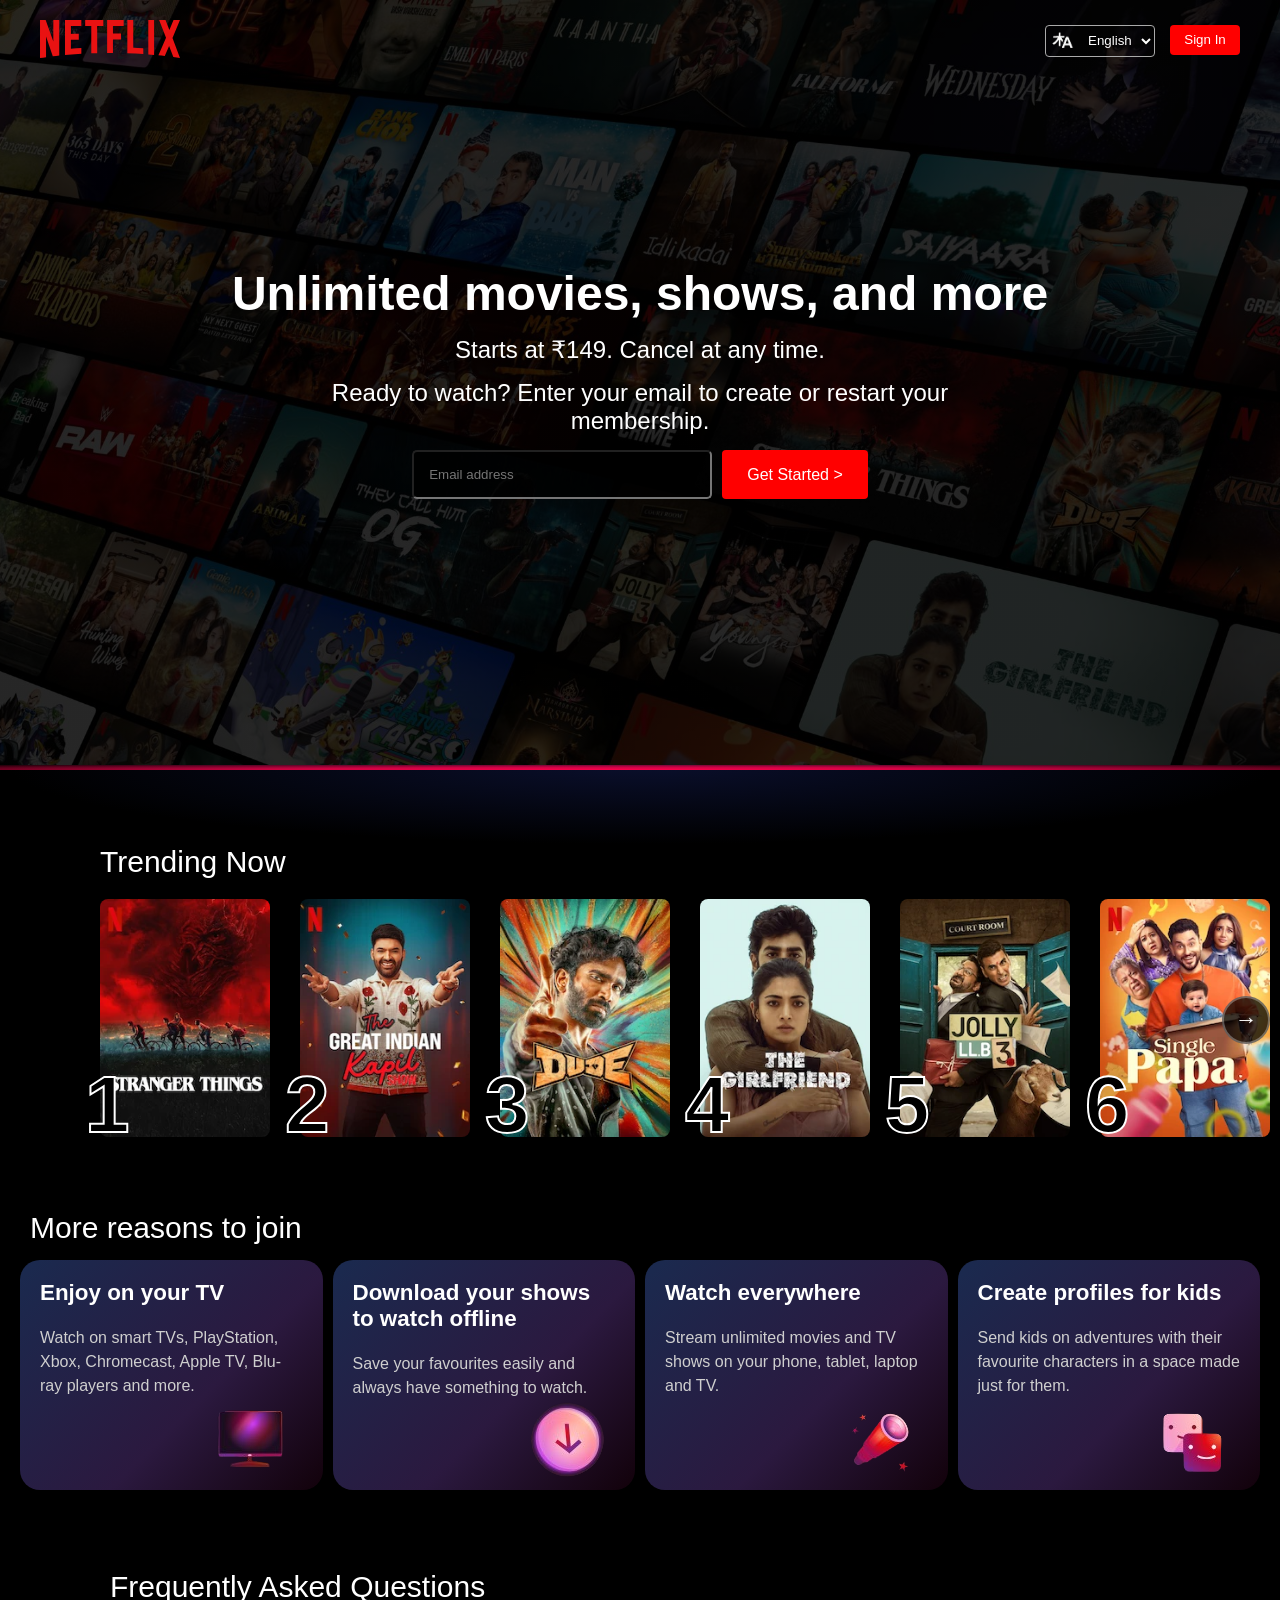
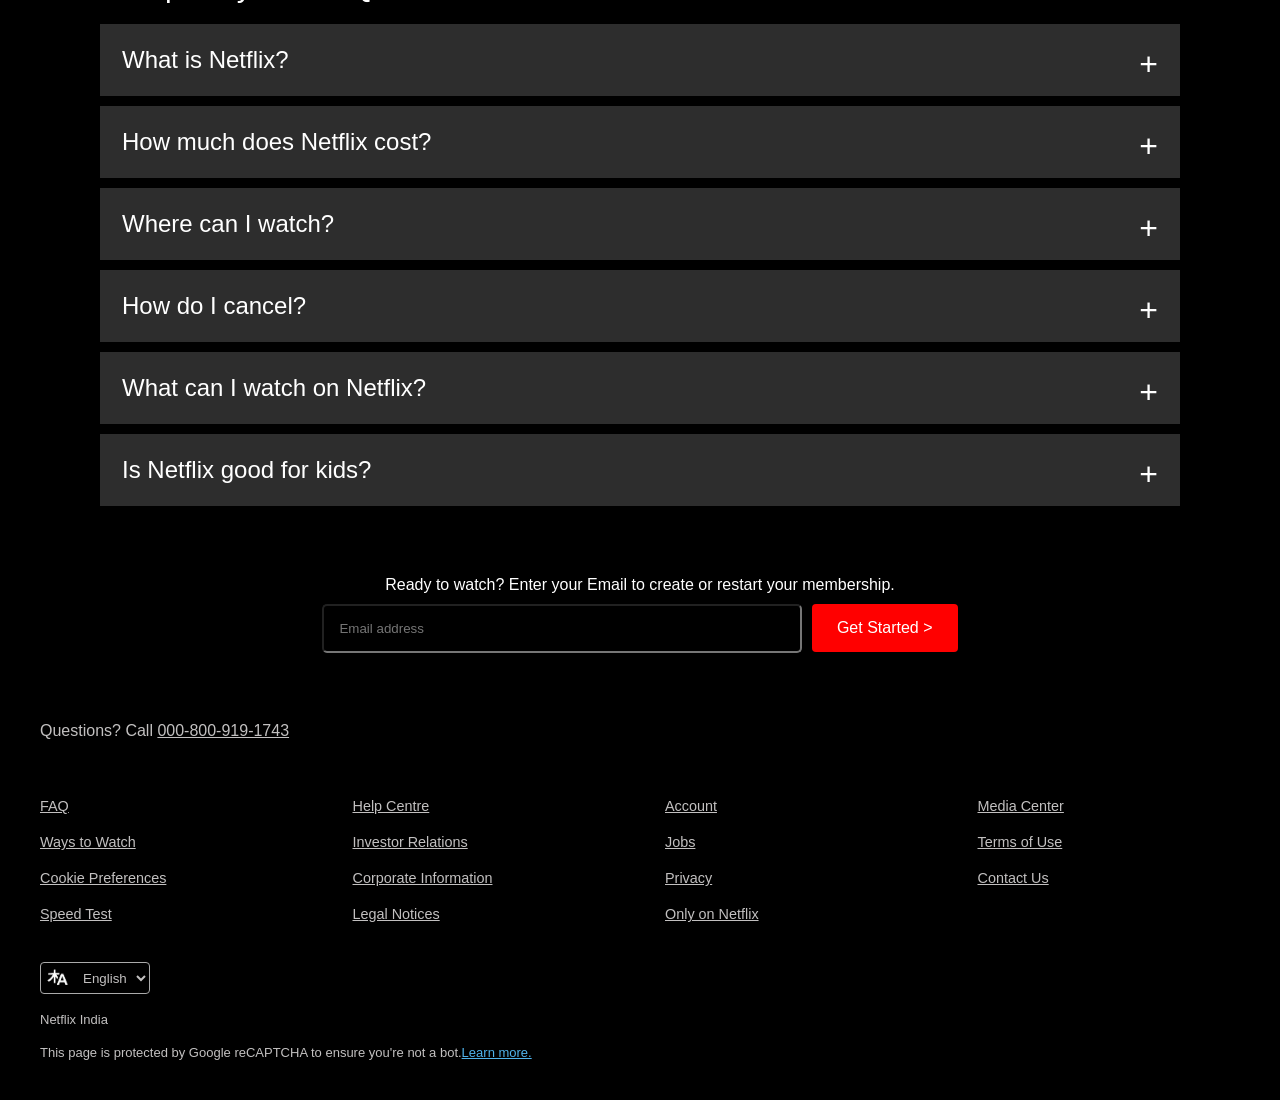
==== commit fb9d9745: "project-1" ====
--- a/index.html
+++ b/index.html
@@ -54,16 +54,16 @@
     <section class="section">
       <p class="TN">Trending Now</p>
       <div class="top10">
-        <div class="top10-item"><span>1</span><img src="./img1.webp" /></div>
-        <div class="top10-item"><span>2</span><img src="./img2.webp" /></div>
-        <div class="top10-item"><span>3</span><img src="./img3.webp" /></div>
-        <div class="top10-item"><span>4</span><img src="./img4.webp" /></div>
-        <div class="top10-item"><span>5</span><img src="./img5.webp" /></div>
-        <div class="top10-item"><span>6</span><img src="./img6.webp" /></div>
-        <div class="top10-item"><span>7</span><img src="./img7.webp" /></div>
-        <div class="top10-item"><span>8</span><img src="./img8.webp" /></div>
-        <div class="top10-item"><span>9</span><img src="./img9.webp" /></div>
-        <div class="top10-item"><span>10</span><img src="./img10.webp" /></div>
+        <div class="top10-item"><span>1</span><a href="./ST-5.mp4"><img src="./img1.webp" /></a></div>
+        <div class="top10-item"><span>2</span><a href="./TGIKSS.mp4"><img src="./img2.webp" /></a></div>
+        <div class="top10-item"><span>3</span><a href="./Dude.mp4"><img src="./img3.webp" /></a></div>
+        <div class="top10-item"><span>4</span><a href="./TheGirlfriend.mp4"><img src="./img4.webp" /></a></div>
+        <div class="top10-item"><span>5</span><a href="./Jollyllb.mp4"><img src="./img5.webp" /></a></div>
+        <div class="top10-item"><span>6</span><a href="./Singlepapa.mp4"><img src="./img6.webp" /></a></div>
+        <div class="top10-item"><span>7</span><a href="./DelhiCrimes.mp4"><img src="./img7.webp" /></a></div>
+        <div class="top10-item"><span>8</span><a href="./EmilyinParis.mp4"><img src="./img8.webp" /></a></div>
+        <div class="top10-item"><span>9</span><a href="./TheNewsreader.mp4"><img src="./img9.webp" /></a></div>
+        <div class="top10-item"><span>10</span><a href="./IdliKadai.mp4"><img src="./img10.webp" /></a></div>
       </div>
     </section>
 
@@ -250,5 +250,6 @@
         >
       </p>
     </div>
+    <script src="./script.js"></script>
   </body>
 </html>
--- a/style.css
+++ b/style.css
@@ -29,8 +29,7 @@
   display: flex;
   gap: 15px;
 }
-select,
-.trans-btn {
+select,.trans-btn {
   height: 32px;
   width: 110px;
   display: flex;
@@ -72,7 +71,7 @@
   justify-content: center;
 }
 .btn:hover {
-  background-color: #da0707;
+  background-color: #ba0505;
 }
 
 /* -------- HERO SECTION -------- */
@@ -122,7 +121,7 @@
   border-radius: 4px;
 }
 .GS:hover {
-  background-color: #da0707;
+  background-color: #ba0505;
 }
 /* ----------Curve----------*/
 .curve {
@@ -261,7 +260,9 @@
   font-size: 2rem;
 }
 details[open] summary::after {
-  content: "x";
+  transition-duration: 0s;
+  transform: rotate(45deg);
+  content: "+";
 }
 .answer {
   border-top: 2px solid #000000;
@@ -299,7 +300,7 @@
   border-radius: 4px;
 }
 .GS-btn:hover {
-  background-color: #da0707;
+  background-color: #ba0505;
 }
 /* -------- FOOTER -------- */
 .call {
@@ -350,6 +351,12 @@
     gap: 25px;
     padding: 20px;
   }
+  summary{
+    font-size: 1.2rem;
+  }
+  .answer {
+  font-size: 1.2rem;
+  }
 }
 @media (max-width: 768px) {
   header {
@@ -363,11 +370,6 @@
   }
   .card {
     min-height: 180px;
-  }
-  footer {
-    grid-template-columns: 1fr;
-    gap: 30px;
-    padding: 20px;
   }
   .footer-1,
   .footer-2,
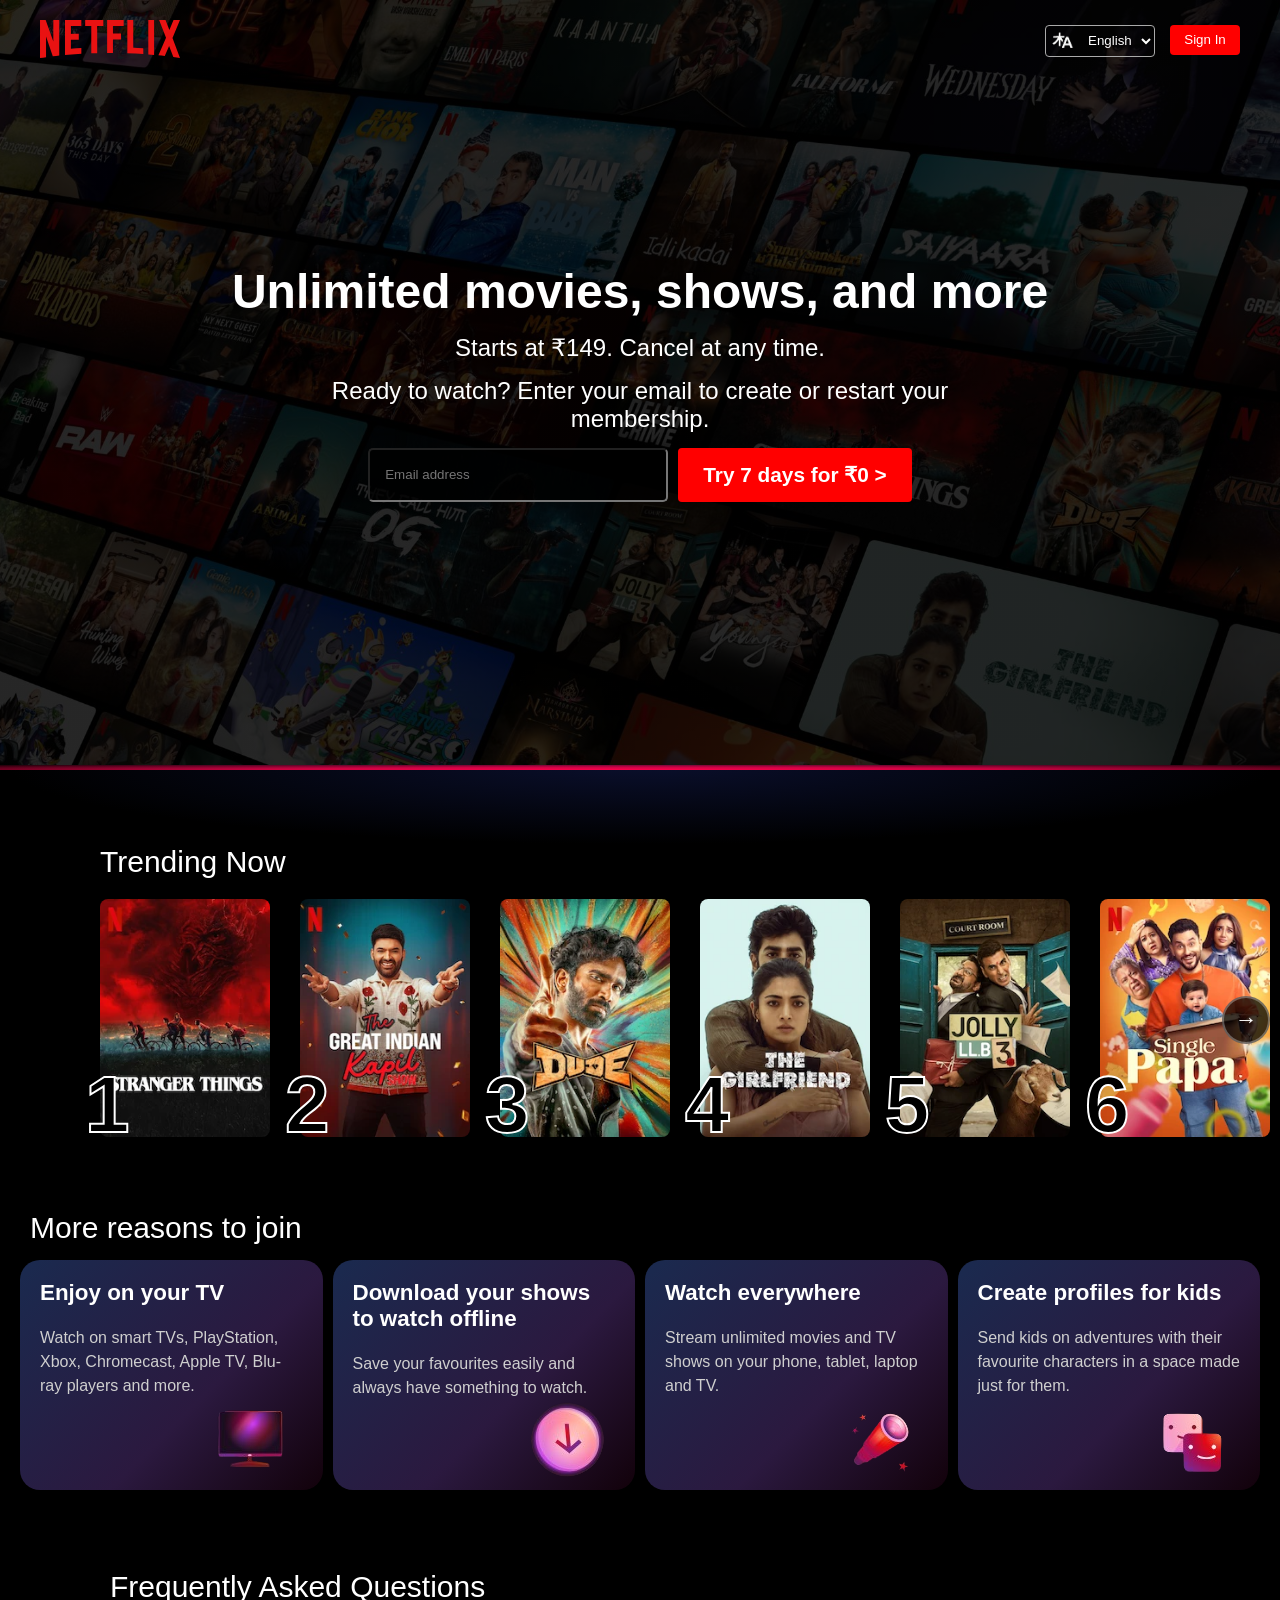
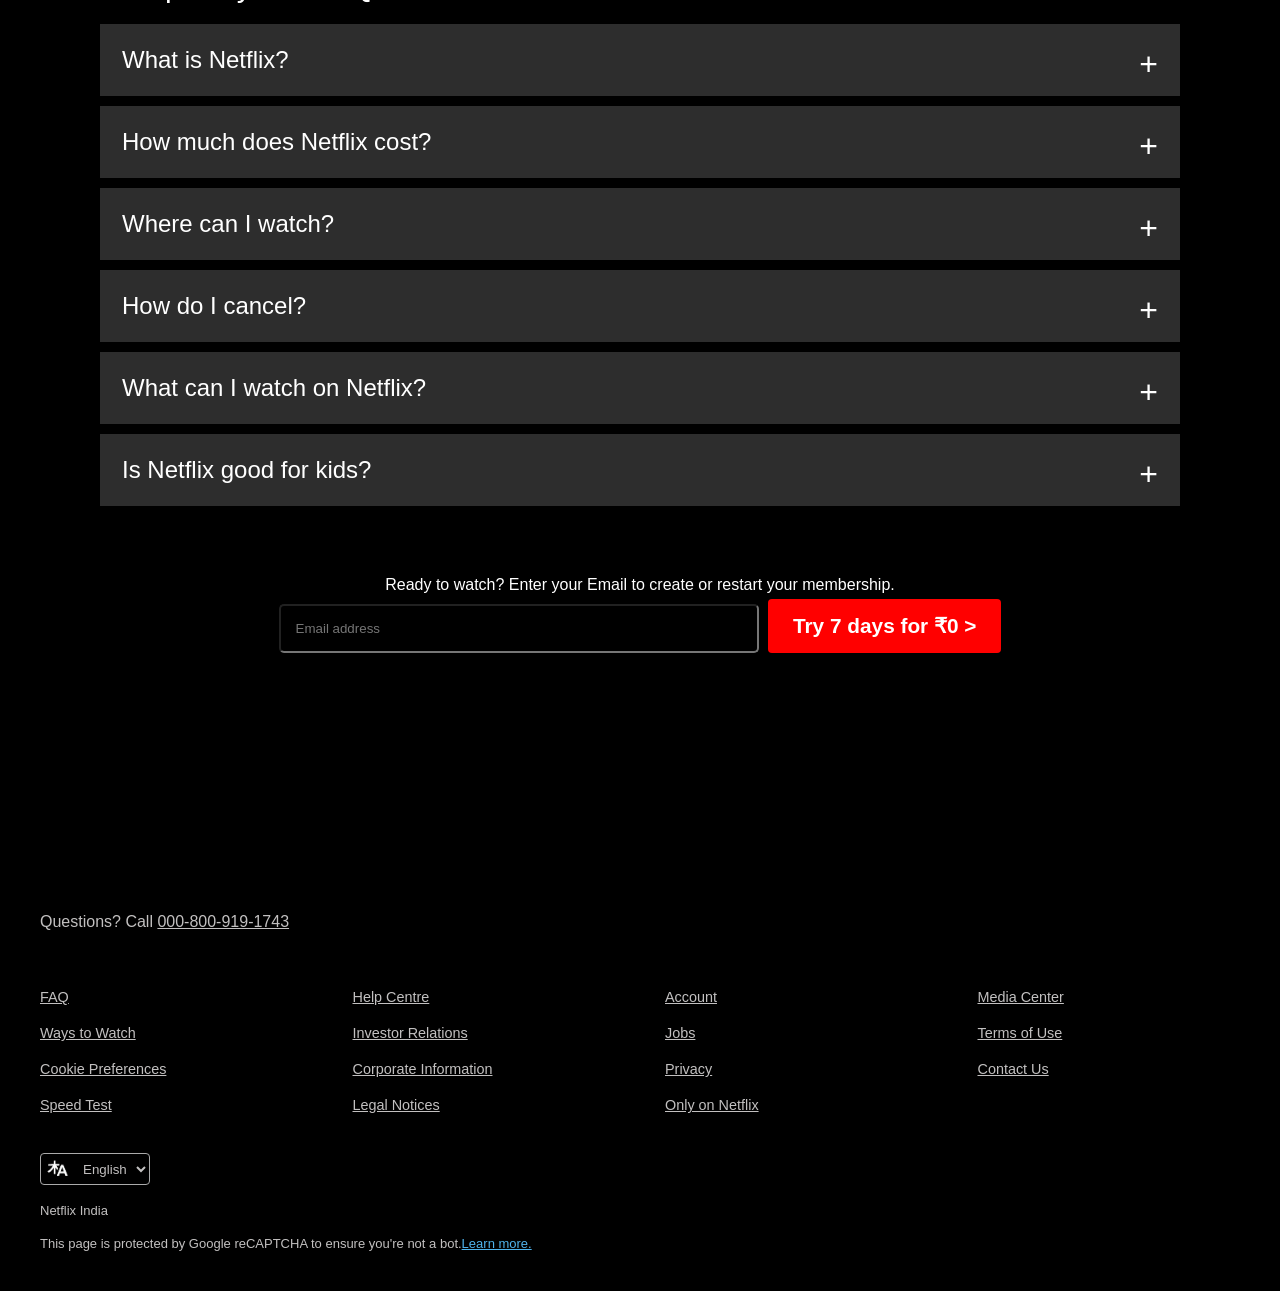
==== commit efed0ed3: "project" ====
--- a/index.html
+++ b/index.html
@@ -39,7 +39,7 @@
         </p>
         <div class="email-box">
           <input type="email" placeholder="Email address" />
-          <button class="GS">Get Started ></button>
+          <button class="GS" style = "font-weight: bold; font-size: 1.3rem;">Try 7 days for ₹0 ></button>
         </div>
       </div>
 
@@ -190,7 +190,7 @@
     </p>
     <div class="again">
       <input class="em-btn" type="email" placeholder="Email address" required />
-      <button class="GS-btn">Get Started ></button>
+      <button class="GS-btn">Try 7 days for ₹0 ></button>
     </div>
 
     <!-- FOOTER -->
--- a/style.css
+++ b/style.css
@@ -288,16 +288,17 @@
   background-color: rgba(0, 0, 0, 0.5);
   color: #ffffff;
 }
-.GS-btn {
+.GS-btn{
   margin-left: 5px;
-  margin-bottom: 30px;
+  margin-bottom: 220px;
   padding: 15px 25px;
   background: red;
   border: none;
   color: white;
-  font-size: 1rem;
+  font-size: 1.3rem;
   cursor: pointer;
   border-radius: 4px;
+  font-weight: bolder;
 }
 .GS-btn:hover {
   background-color: #ba0505;
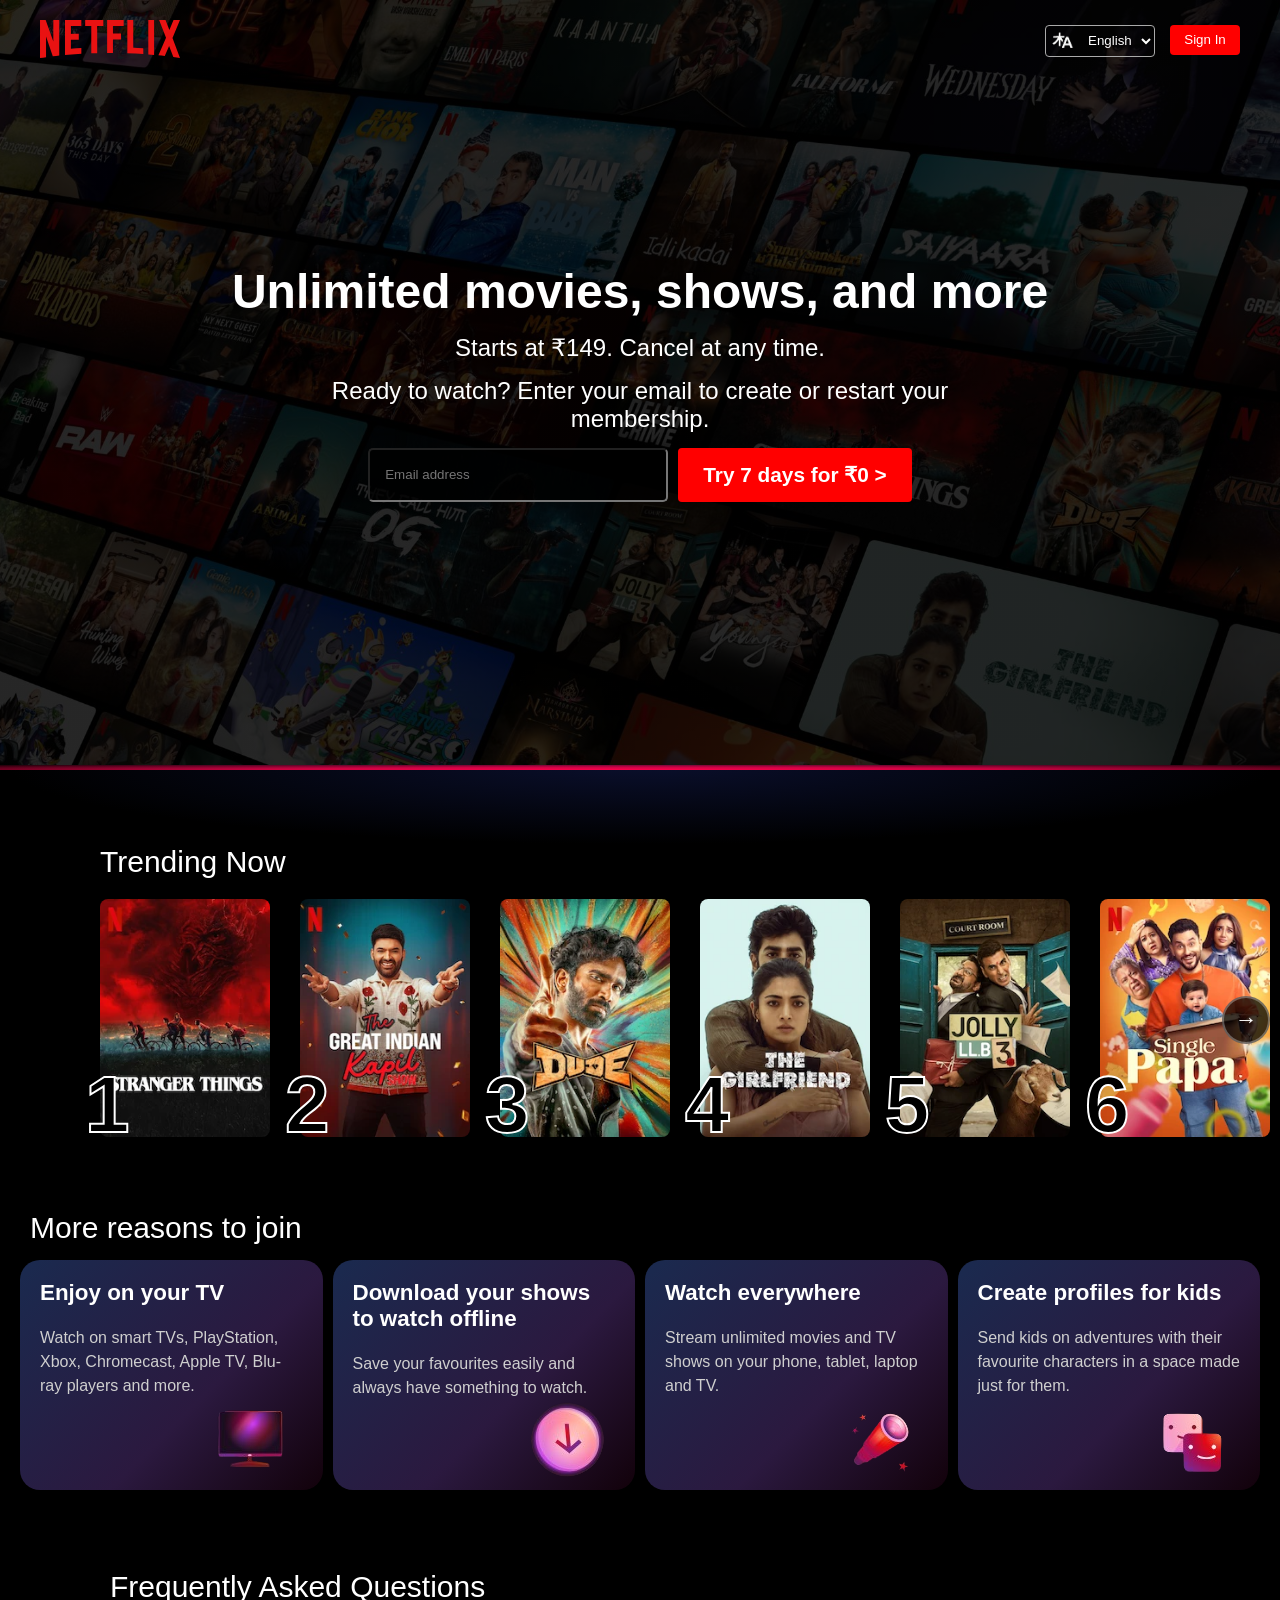
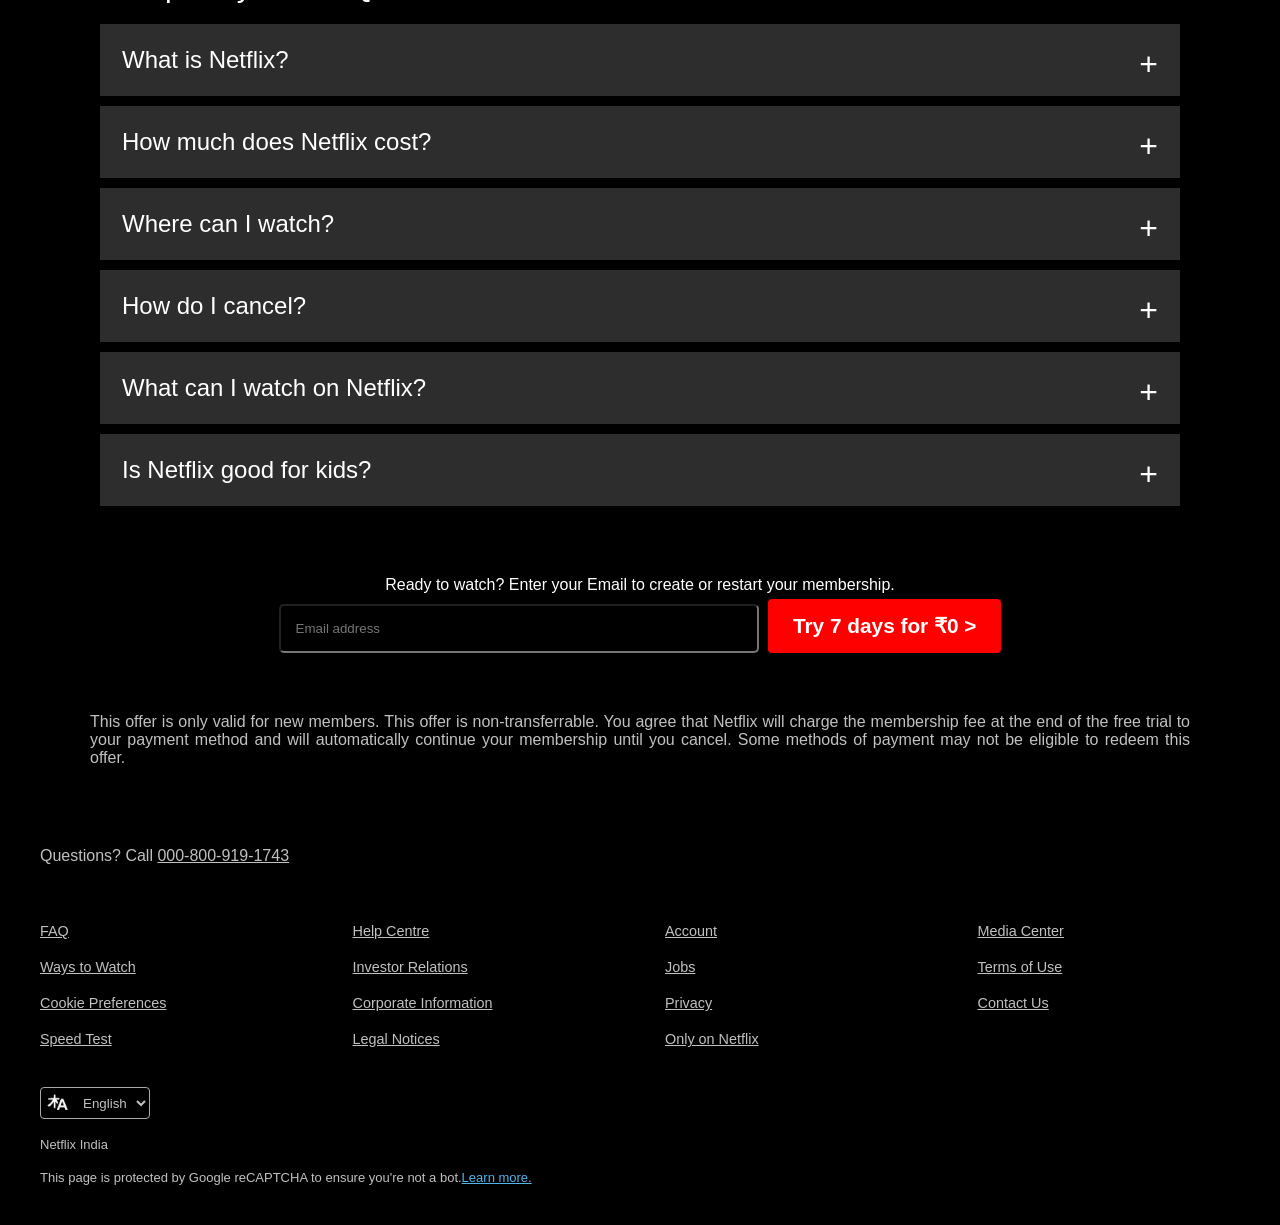
==== commit 941b7703: "project" ====
--- a/index.html
+++ b/index.html
@@ -191,6 +191,8 @@
     <div class="again">
       <input class="em-btn" type="email" placeholder="Email address" required />
       <button class="GS-btn">Try 7 days for ₹0 ></button>
+
+      <p class ="call" style="text-align: justify; margin: 0px 50px;">This offer is only valid for new members. This offer is non-transferrable. You agree that Netflix will charge the membership fee at the end of the free trial to your payment method and will automatically continue your membership until you cancel. Some methods of payment may not be eligible to redeem this offer.</p>
     </div>
 
     <!-- FOOTER -->
--- a/style.css
+++ b/style.css
@@ -290,7 +290,7 @@
 }
 .GS-btn{
   margin-left: 5px;
-  margin-bottom: 220px;
+  margin-bottom: 20px;
   padding: 15px 25px;
   background: red;
   border: none;
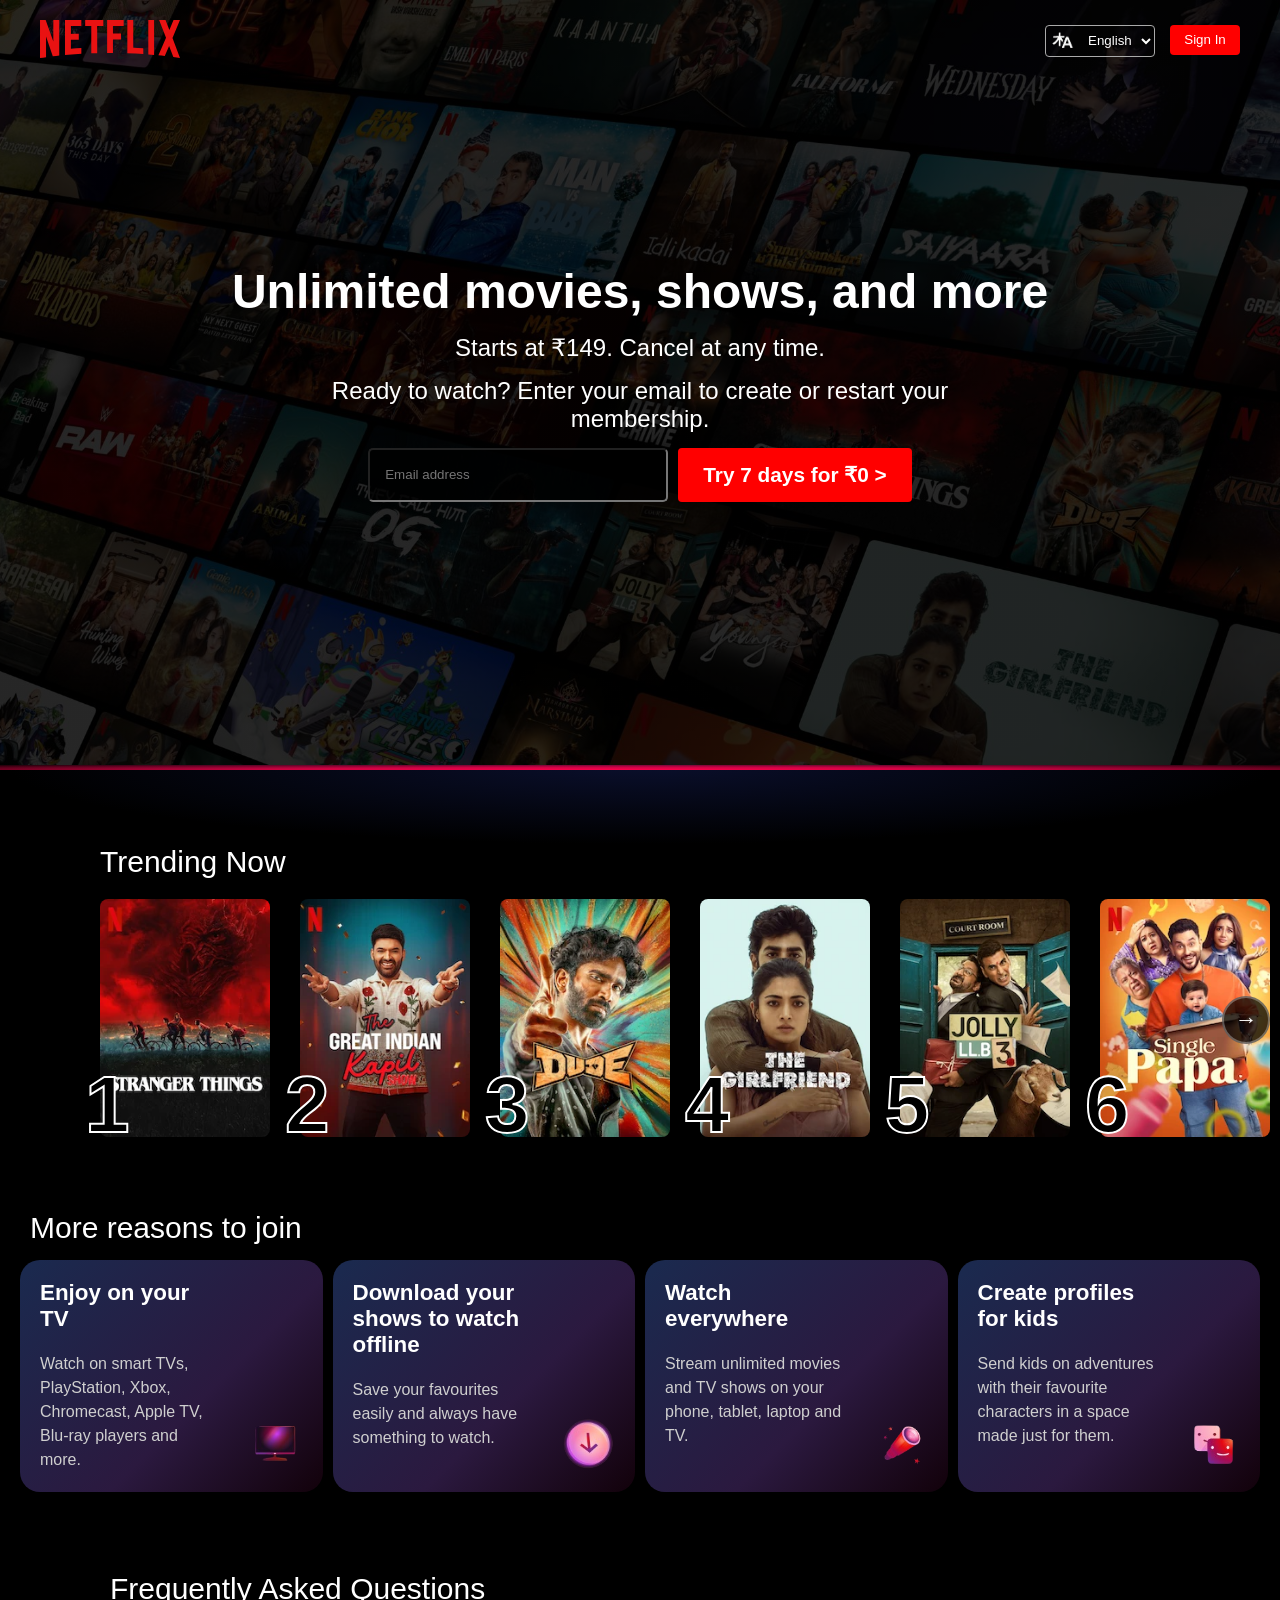
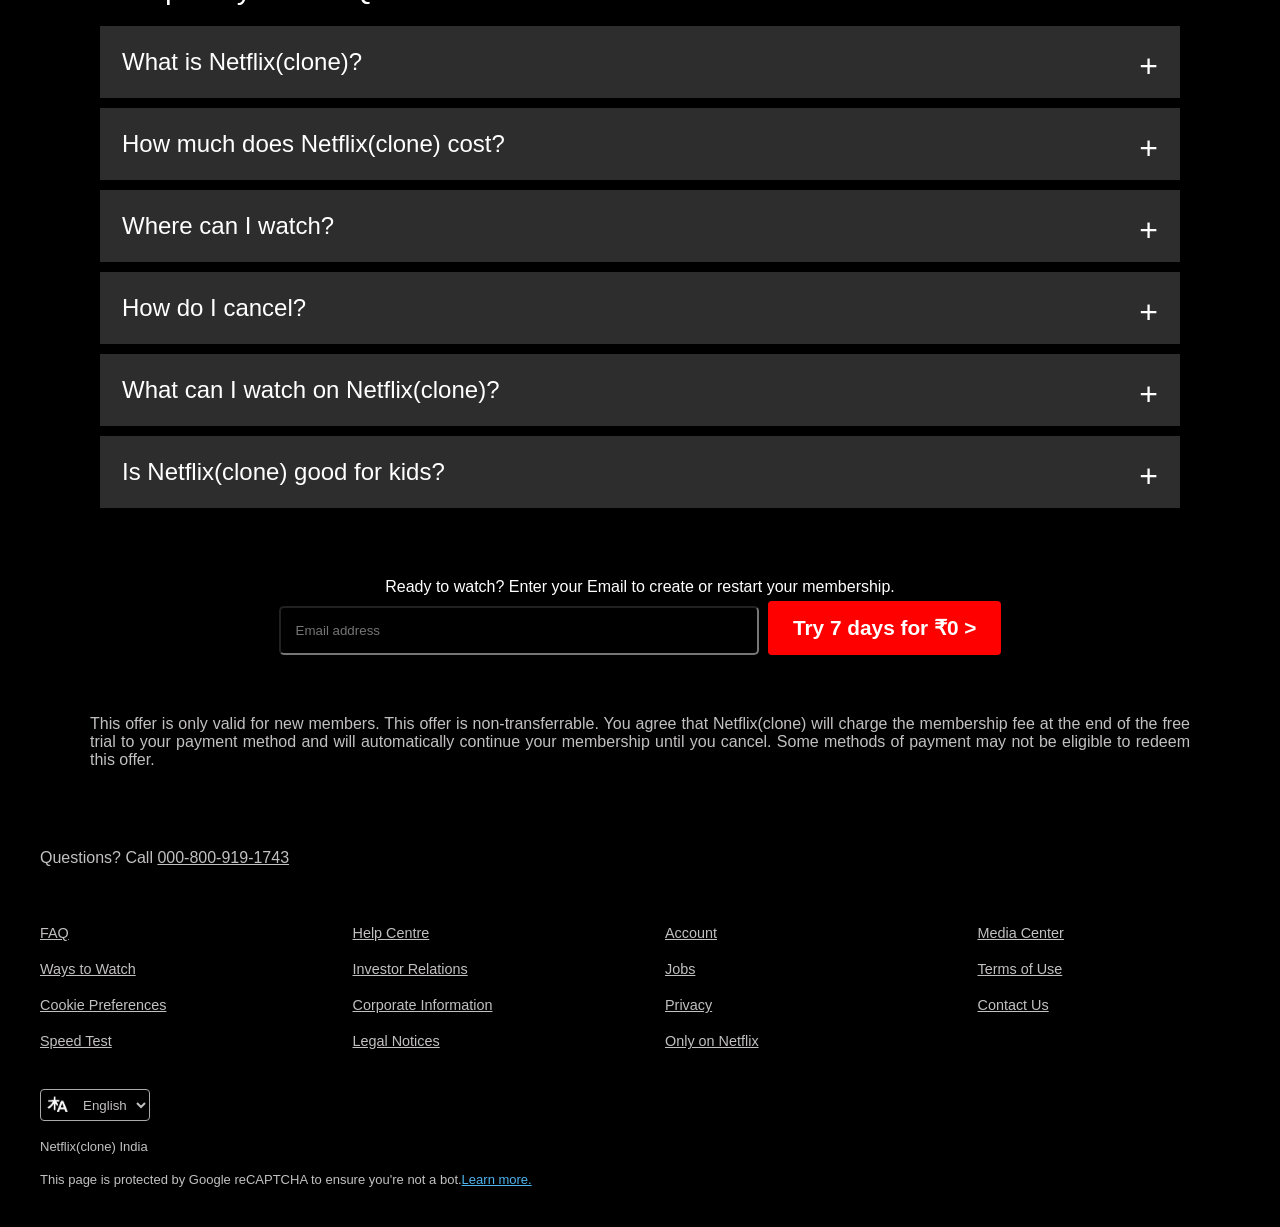
==== commit d1e83934: "project" ====
--- a/index.html
+++ b/index.html
@@ -21,9 +21,7 @@
             <option>हिन्दी</option>
           </select>
         </div>
-        <a
-          href="https://www.netflix.com/in/login?serverState=%7B%22realm%22%3A%22growth%22%2C%22name%22%3A%22LOGIN%22%2C%22clcsSessionId%22%3A%229fee465c-d631-42fb-9952-1d817f1252b3%22%2C%22sessionContext%22%3A%7B%22session-breadcrumbs%22%3A%7B%22funnel_name%22%3A%22loginWeb%22%7D%7D%7D"
-          ><button class="btn">Sign In</button></a
+        <a href="#"><button class="btn">Sign In</button></a
         >
       </div>
     </header>
@@ -120,9 +118,9 @@
 
     <div class="faq">
       <details>
-        <summary>What is Netflix?</summary>
-        <div class="answer">
-          Netflix is a streaming service that offers a wide variety of
+        <summary>What is Netflix(clone)?</summary>
+        <div class="answer">
+          Netflix(clone) is a streaming service that offers a wide variety of
           award-winning TV shows, movies, anime, documentaries and more - on
           thousands of internet-connected devices.<br /><br />
           You can watch as much as you want, whenever you want, without a single
@@ -132,9 +130,9 @@
       </details>
 
       <details>
-        <summary>How much does Netflix cost?</summary>
-        <div class="answer">
-          Watch Netflix on your smartphone, tablet, Smart TV, laptop, or
+        <summary>How much does Netflix(clone) cost?</summary>
+        <div class="answer">
+          Watch Netflix(clone) on your smartphone, tablet, Smart TV, laptop, or
           streaming device, all for one fixed monthly fee. Plans range from ₹149
           to ₹649/month.
         </div>
@@ -143,39 +141,39 @@
       <details>
         <summary>Where can I watch?</summary>
         <div class="answer">
-          Watch anywhere, anytime. Sign in with your Netflix account to watch
-          instantly on the web at netflix.com from your personal computer or on
-          any internet-connected device that offers the Netflix app, including
+          Watch anywhere, anytime. Sign in with your Netflix(clone) account to watch
+          instantly on the web at Netflix(clone).com from your personal computer or on
+          any internet-connected device that offers the Netflix(clone) app, including
           smart TVs, smartphones, tablets, streaming media players and game
           consoles.<br /><br />
           You can also download your favourite shows with the iOS or Android
           app. Use downloads to watch while you're on the go and without an
-          internet connection. Take Netflix with you anywhere
+          internet connection. Take Netflix(clone) with you anywhere
         </div>
       </details>
 
       <details>
         <summary>How do I cancel?</summary>
         <div class="answer">
-          Netflix is flexible. You can easily cancel your account online in two
+          Netflix(clone) is flexible. You can easily cancel your account online in two
           clicks. There are no cancellation fees - start or stop your account
           anytime
         </div>
       </details>
 
       <details>
-        <summary>What can I watch on Netflix?</summary>
-        <div class="answer">
-          Netflix has an extensive library of feature films, documentaries,
-          shows, anime, award-winning Netflix originals, and more. Watch as much
+        <summary>What can I watch on Netflix(clone)?</summary>
+        <div class="answer">
+          Netflix(clone) has an extensive library of feature films, documentaries,
+          shows, anime, award-winning Netflix(clone) originals, and more. Watch as much
           as you want, anytime you want.
         </div>
       </details>
 
       <details>
-        <summary>Is Netflix good for kids?</summary>
-        <div class="answer">
-          The Netflix Kids experience is included in your membership to give
+        <summary>Is Netflix(clone) good for kids?</summary>
+        <div class="answer">
+          The Netflix(clone) Kids experience is included in your membership to give
           parents control while kids enjoy family-friendly TV shows and films in
           their own space.<br /><br />
           Kids profiles come with PIN-protected parental controls that let you
@@ -192,7 +190,7 @@
       <input class="em-btn" type="email" placeholder="Email address" required />
       <button class="GS-btn">Try 7 days for ₹0 ></button>
 
-      <p class ="call" style="text-align: justify; margin: 0px 50px;">This offer is only valid for new members. This offer is non-transferrable. You agree that Netflix will charge the membership fee at the end of the free trial to your payment method and will automatically continue your membership until you cancel. Some methods of payment may not be eligible to redeem this offer.</p>
+      <p class ="call" style="text-align: justify; margin: 0px 50px;">This offer is only valid for new members. This offer is non-transferrable. You agree that Netflix(clone) will charge the membership fee at the end of the free trial to your payment method and will automatically continue your membership until you cancel. Some methods of payment may not be eligible to redeem this offer.</p>
     </div>
 
     <!-- FOOTER -->
@@ -202,36 +200,35 @@
     <br />
     <footer>
       <div class="footer-1">
-        <a href="https://help.netflix.com/en/node/412">FAQ</a>
-        <a href="https://help.netflix.com/en/node/14361">Ways to Watch</a>
+        <a href="#">FAQ</a>
+        <a href="#">Ways to Watch</a>
         <a href="#">Cookie Preferences</a>
-        <a href="https://fast.com/">Speed Test</a>
+        <a href="#">Speed Test</a>
       </div>
       <div class="footer-2">
-        <a href="https://help.netflix.com/en">Help Centre</a>
-        <a href="https://ir.netflix.net/ir-overview/profile/default.aspx"
+        <a href="#">Help Centre</a>
+        <a href="#"
           >Investor Relations</a
         >
-        <a href="https://help.netflix.com/en/node/134094"
+        <a href="#"
           >Corporate Information</a
         >
-        <a href="https://help.netflix.com/legal/notices">Legal Notices</a>
+        <a href="#">Legal Notices</a>
       </div>
       <div class="footer-3">
         <a
-          href="https://www.netflix.com/in/login?nextpage=https%3A%2F%2Fwww.netflix.com%2Fyouraccount&serverState=%7B%22realm%22%3A%22growth%22%2C%22name%22%3A%22LOGIN%22%2C%22clcsSessionId%22%3A%225ec0daab-187d-477f-984f-b6831850ce2f%22%2C%22sessionContext%22%3A%7B%22session-breadcrumbs%22%3A%7B%22funnel_name%22%3A%22loginWeb%22%7D%2C%22login.navigationSettings%22%3A%7B%22nextPage%22%3A%22https%3A%2F%2Fwww.netflix.com%2Fyouraccount%22%7D%7D%7D"
-          >Account</a
-        >
-        <a href="https://jobs.netflix.com/">Jobs</a>
-        <a href="https://help.netflix.com/legal/privacy">Privacy</a>
-        <a href="https://www.netflix.com/in/browse/genre/839338"
+          href="#">Account</a
+        >
+        <a href="#">Jobs</a>
+        <a href="#">Privacy</a>
+        <a href="#"
           >Only on Netflix</a
         >
       </div>
       <div class="footer-4">
-        <a href="https://media.netflix.com/en/">Media Center</a>
-        <a href="https://help.netflix.com/legal/termsofuse">Terms of Use</a>
-        <a href="https://help.netflix.com/en/contactus">Contact Us</a>
+        <a href="#">Media Center</a>
+        <a href="#">Terms of Use</a>
+        <a href="#">Contact Us</a>
       </div>
     </footer>
     <div class="foot-para" style="padding: 40px; color: #c2c0c0">
@@ -243,7 +240,7 @@
         </select>
       </div>
       <br />
-      <p>Netflix India</p>
+      <p>Netflix(clone) India</p>
       <br />
       <p class="learn-more">
         This page is protected by Google reCAPTCHA to ensure you're not a bot.<a
--- a/style.css
+++ b/style.css
@@ -214,21 +214,34 @@
   position: relative;
   padding: 20px;
   border-radius: 20px;
-  min-height: 230px;
+  min-height: 220px;
+  display: flex;
+  flex-direction: column;
+  justify-content: flex-start;
   background: linear-gradient(135deg, #1a2a4f, #2b193f 60%, #12010a);
 }
 .card h3 {
   font-size: 1.4rem;
   margin-bottom: 20px;
+  padding-right: 80px;
 }
 .card p {
   color: #cfcfcf;
   line-height: 1.5;
+  padding-right: 80px;
 }
 .icon {
   position: absolute;
-  right: 25px;
-  font-size: 3rem;
+  right: 18px;
+  bottom: 18px;
+  display: flex;
+  align-items: center;
+  justify-content: center;
+}
+.icon img{
+  width: 60px;
+  height: 60px;
+  object-fit: contain;
 }
 
 /* -------- FAQ -------- */
@@ -260,7 +273,7 @@
   font-size: 2rem;
 }
 details[open] summary::after {
-  transition-duration: 0s;
+  transition-duration: 1s;
   transform: rotate(45deg);
   content: "+";
 }
@@ -361,14 +374,29 @@
 }
 @media (max-width: 768px) {
   header {
-    padding: 15px;
-  }
-  .hero-content h1 {
-    font-size: 2rem;
-  }
-  .hero-content p {
-    font-size: 0.95rem;
-  }
+    padding: 15px 20px;
+  }
+  .logo img{
+    width:110px;
+}
+  .hero-content h1{
+    font-size:1.8rem;
+    line-height:1.2;
+}
+  .hero-content p{
+    font-size:1rem;
+    line-height:1.5;
+    padding:0 10px;
+}
+  .hero-content{
+    padding:20px;
+    text-align:center;
+}
+.hero{
+    min-height:75vh;
+    height:auto;
+    padding:110px 20px 60px;
+}
   .card {
     min-height: 180px;
   }
@@ -381,31 +409,46 @@
   footer .trans-btn {
     justify-self: flex-start;
   }
-  .again input {
-    width: 400px;
-  }
-  .email-box input {
-    width: 300px;
-    height: 50px;
-    margin: auto;
-  }
-  .email-box button {
-    height: 50px;
-    width: 150px;
-    margin: auto;
-  }
-  .email-box {
-    display: flex;
-    flex-direction: column;
-  }
+  footer{
+    grid-template-columns:1fr;
+    row-gap:20px;
+}
+  .again input{
+    width:90%;
+    max-width:420px;
+}
+  .email-box{
+    display:flex;
+    flex-direction:column;
+    align-items:center;
+    gap:15px;
+    width:100%;
+}
+.signin-btn{
+    padding:8px 15px;
+    font-size:14px;
+}
+.trans-btn{
+    padding:8px 12px;
+}
+.email-box input{
+    width:90%;
+    max-width:420px;
+    height:55px;
+}
+
+.email-box button{
+    width:90%;
+    max-width:420px;
+    height:55px;
+}
   .TN {
-    font-size: 30px;
-    padding-left: 60px;
-    padding-bottom: 10px;
+    font-size: 28px;
+    padding:0 20px 10px;
   }
   .ready {
-    padding-left: 15px;
-    text-align: left;
+    padding-left:0 20px;
+    text-align: center;
     max-width: 760px;
   }
   .em-btn {
@@ -414,21 +457,78 @@
     max-width: 22.5rem;
   }
   .GS-btn {
-    margin-right: 220px;
+    margin: 0;
   }
   .cards {
-    height: 900px;
+    height: auto;
+    gap: 20px;
+    margin-top: 20px;
   }
   .HF {
-    font-size: 25px;
-    white-space: nowrap;
+    font-size: 2rem;
+    white-space: normal;
+    padding: 20px;
     padding-left: 0px;
+    text-align: center;
   }
   .faq {
-    padding: 10px;
+    padding: 10px 20px;
     width: 100%;
   }
+  details{
+    width:100%;
+}
+.top10-items{
+    overflow-x:auto;
+    scroll-snap-type:x mandatory;
+    gap:18px;
+}
   .top10-items span {
     -webkit-text-stroke: 1px #ffffff;
   }
-}
+  .top10{
+    padding: 10px 20px;
+    grid-auto-columns: 140px;
+  }
+  .reasons{
+    margin:30px auto;
+}
+.icon{
+    right:15px;
+    bottom:15px;
+}
+
+.icon img{
+    width:50px;
+    height:50px;
+}
+}
+@media(max-width:480px){
+  .hero-content h1{
+    font-size:1.6rem;
+}
+
+.hero-content p{
+    font-size:.95rem;
+}
+
+.logo img{
+    width:90px;
+}
+
+summary{
+    font-size:1rem;
+}
+
+.answer{
+    font-size:.95rem;
+}
+
+.TN{
+    font-size:24px;
+}
+
+.HF{
+    font-size:1.8rem;
+}
+}
